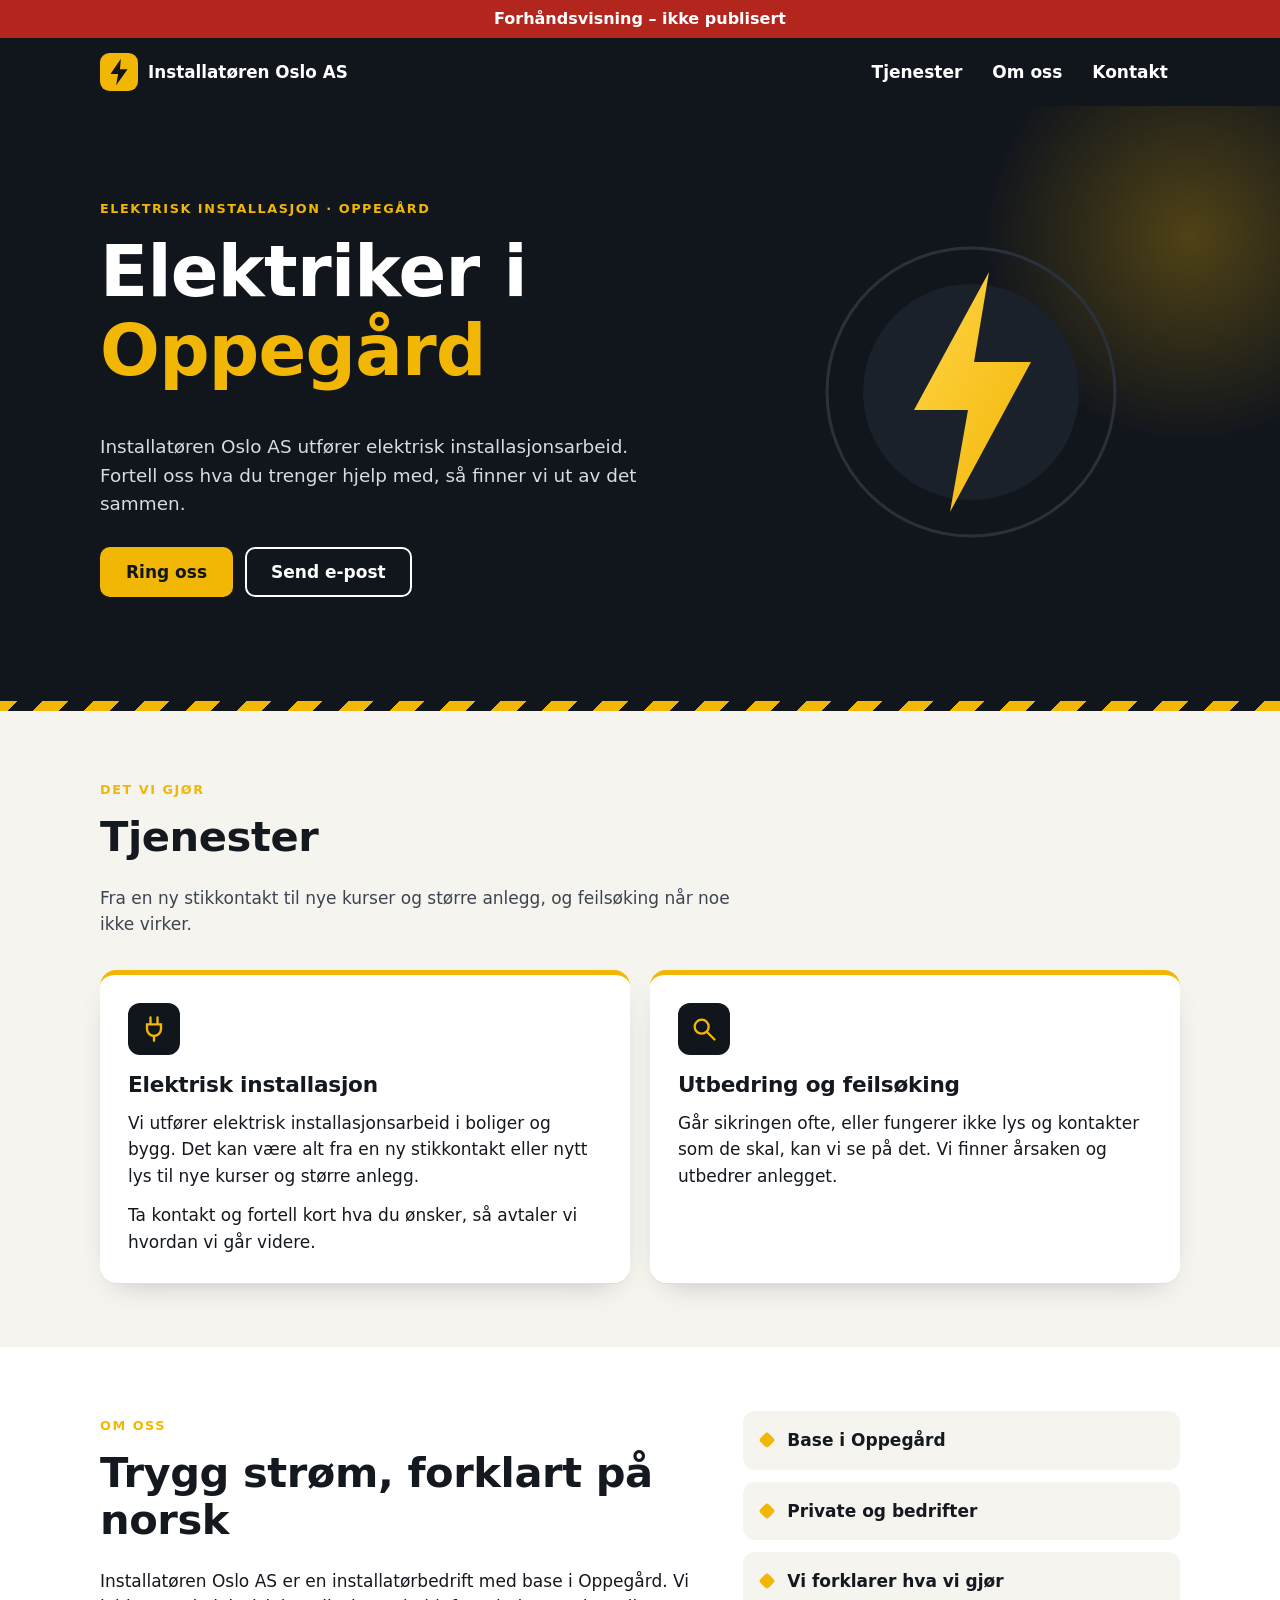
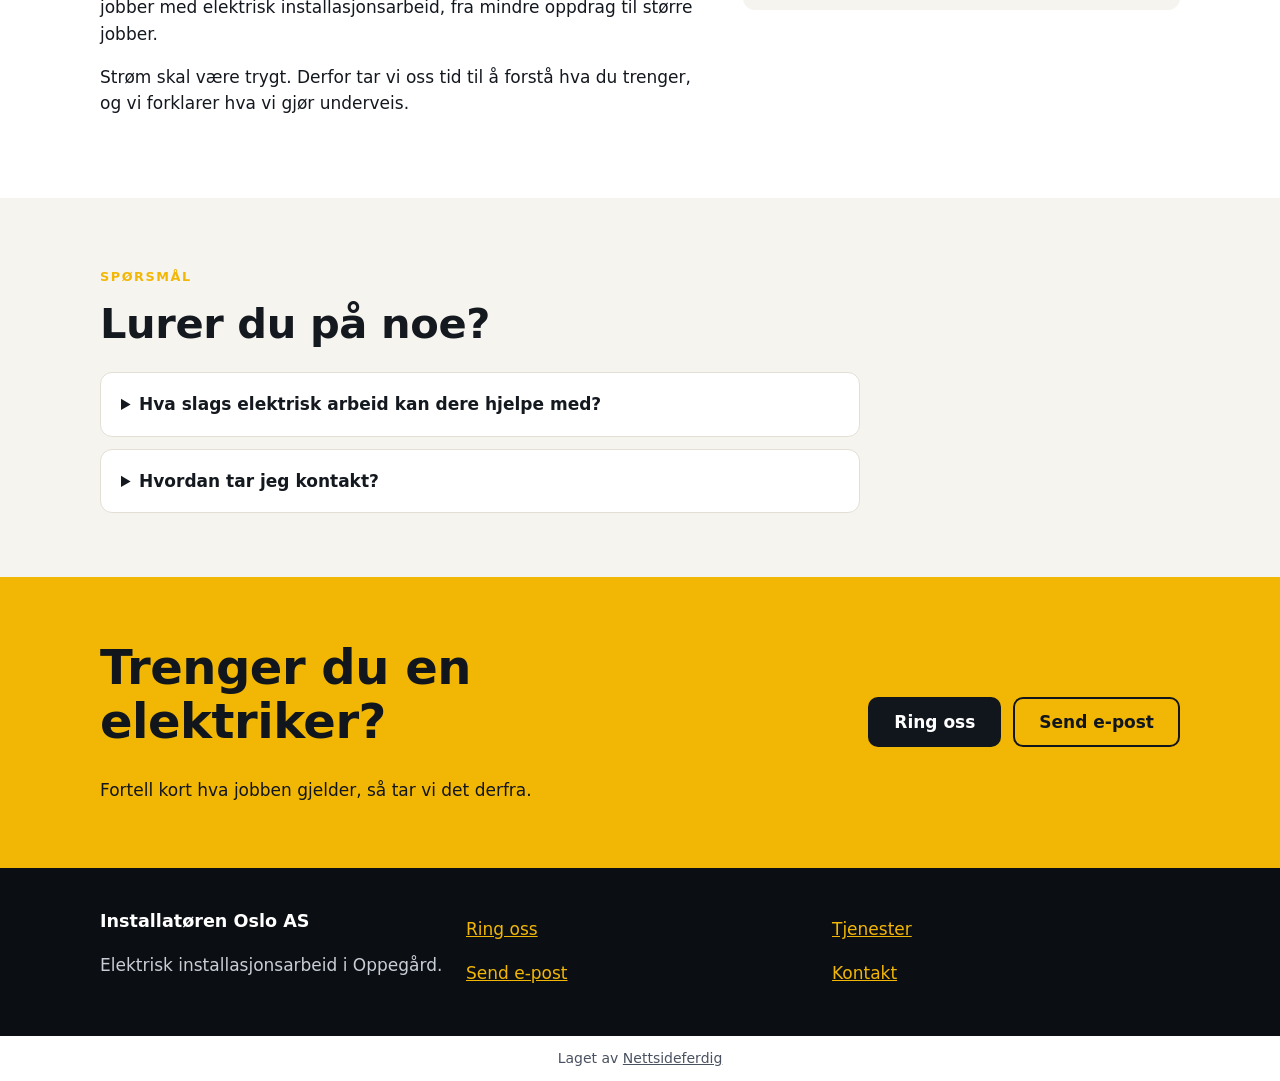
==== index.html @ 36733037 "Forhåndsvisning" ====
<!doctype html>
<html lang="nb">
<head>
<meta charset="utf-8">
<meta name="viewport" content="width=device-width, initial-scale=1">
<title>Elektriker i Oppegård | Installatøren Oslo AS</title>
<meta name="description" content="Installatøren Oslo AS utfører elektrisk installasjonsarbeid for private og bedrifter. Vi holder til i Oppegård. Ta kontakt for en prat om jobben.">
<link rel="canonical" href="https://andersmathisen7-design.github.io/side-installatoren-oslo-as-e57270ca/">
<meta property="og:type" content="website">
<meta property="og:locale" content="nb_NO">
<meta property="og:site_name" content="Installatøren Oslo AS">
<meta property="og:title" content="Elektriker i Oppegård | Installatøren Oslo AS">
<meta property="og:description" content="Installatøren Oslo AS utfører elektrisk installasjonsarbeid for private og bedrifter. Vi holder til i Oppegård. Ta kontakt for en prat om jobben.">
<meta property="og:url" content="https://andersmathisen7-design.github.io/side-installatoren-oslo-as-e57270ca/">
<meta http-equiv="Content-Security-Policy" content="default-src 'none'; style-src 'self'; img-src 'self'; manifest-src 'self'; worker-src 'self'; script-src 'self'">
<link rel="stylesheet" href="./style.css">
<meta name="theme-color" content="#f2b705">
<link rel="manifest" href="./manifest.webmanifest">
<link rel="icon" href="./icon.svg" type="image/svg+xml">
<script src="./pwa.js" defer></script>
<meta name="robots" content="noindex,nofollow">
<script type="application/ld+json">{"@context":"https://schema.org","@type":"Electrician","name":"Installatøren Oslo AS","description":"Installatøren Oslo AS utfører elektrisk installasjonsarbeid for private og bedrifter. Vi holder til i Oppegård. Ta kontakt for en prat om jobben.","email":"post@installatoren.as","areaServed":"Oppegård","url":"https://andersmathisen7-design.github.io/side-installatoren-oslo-as-e57270ca","telephone":"400 02 122"}</script>
</head>
<body>
<div class="forhandsstripe">Forhåndsvisning – ikke publisert</div>
<header class="topp"><div class="wrap"><a class="logo" href="./"><svg viewBox="0 0 40 40" aria-hidden="true"><rect width="40" height="40" rx="10" fill="#f2b705"/><path d="M22 6 11 22h8l-2 12 12-17h-8z" fill="#11151c"/></svg><span>Installatøren Oslo AS</span></a><nav aria-label="Hovedmeny"><ul><li><a class="skjul-mobil" href="./#tjenester">Tjenester</a></li><li><a class="skjul-mobil" href="./#om">Om oss</a></li><li><a href="./#kontakt">Kontakt</a></li></ul></nav></div></header>
<main>
<section class="hero"><div class="wrap"><div><span class="etikett">Elektrisk installasjon · Oppegård</span><h1>Elektriker i <span>Oppegård</span></h1><p>Installatøren Oslo AS utfører elektrisk installasjonsarbeid. Fortell oss hva du trenger hjelp med, så finner vi ut av det sammen.</p><div class="handlinger"><a class="knapp knapp-gul" href="tel:40002122">Ring oss</a><a class="knapp knapp-linje" href="mailto:post@installatoren.as">Send e-post</a></div></div><div class="lyn" aria-hidden="true"><svg viewBox="0 0 200 240"><defs><linearGradient id="g1" x1="0" y1="0" x2="1" y2="1"><stop offset="0" stop-color="#ffd447"/><stop offset="1" stop-color="#f2b705"/></linearGradient></defs><circle cx="100" cy="120" r="96" fill="none" stroke="#2a313d" stroke-width="2"/><circle cx="100" cy="120" r="72" fill="#1b212b"/><path d="M112 40 62 132h36l-12 68 54-100h-38z" fill="url(#g1)"/></svg></div></div></section><div class="stripe" aria-hidden="true"></div><section class="seksjon" id="tjenester"><div class="wrap"><span class="etikett">Det vi gjør</span><h2>Tjenester</h2><p class="ingress">Fra en ny stikkontakt til nye kurser og større anlegg, og feilsøking når noe ikke virker.</p><div class="tjenester"><article class="kort"><div class="ikon" aria-hidden="true"><svg viewBox="0 0 24 24"><path d="M9 2v6M15 2v6M6 8h12v4a6 6 0 0 1-12 0zM12 18v4" fill="none" stroke="#f2b705" stroke-width="2" stroke-linecap="round"/></svg></div><h3>Elektrisk installasjon</h3><p>Vi utfører elektrisk installasjonsarbeid i boliger og bygg. Det kan være alt fra en ny stikkontakt eller nytt lys til nye kurser og større anlegg.</p><p>Ta kontakt og fortell kort hva du ønsker, så avtaler vi hvordan vi går videre.</p></article><article class="kort"><div class="ikon" aria-hidden="true"><svg viewBox="0 0 24 24"><circle cx="10" cy="10" r="6" fill="none" stroke="#f2b705" stroke-width="2"/><path d="m15 15 6 6" stroke="#f2b705" stroke-width="2" stroke-linecap="round"/></svg></div><h3>Utbedring og feilsøking</h3><p>Går sikringen ofte, eller fungerer ikke lys og kontakter som de skal, kan vi se på det. Vi finner årsaken og utbedrer anlegget.</p></article></div></div></section><section class="seksjon om" id="om"><div class="wrap"><div><span class="etikett">Om oss</span><h2>Trygg strøm, forklart på norsk</h2><p>Installatøren Oslo AS er en installatørbedrift med base i Oppegård. Vi jobber med elektrisk installasjonsarbeid, fra mindre oppdrag til større jobber.</p><p>Strøm skal være trygt. Derfor tar vi oss tid til å forstå hva du trenger, og vi forklarer hva vi gjør underveis.</p></div><ul class="punkter"><li>Base i Oppegård</li><li>Private og bedrifter</li><li>Vi forklarer hva vi gjør</li></ul></div></section><section class="seksjon" id="sporsmal"><div class="wrap"><span class="etikett">Spørsmål</span><h2>Lurer du på noe?</h2><div class="faq"><details><summary>Hva slags elektrisk arbeid kan dere hjelpe med?</summary><p>Vi utfører elektrisk installasjonsarbeid, både nye installasjoner og utbedring av eksisterende anlegg. Fortell oss hva du trenger, så svarer vi deg.</p></details><details><summary>Hvordan tar jeg kontakt?</summary><p>Ring oss eller send en e-post med en kort beskrivelse av jobben.</p></details></div></div></section><section class="kontakt" id="kontakt"><div class="wrap"><div><h2>Trenger du en elektriker?</h2><p>Fortell kort hva jobben gjelder, så tar vi det derfra.</p></div><div class="handlinger"><a class="knapp knapp-mork" href="tel:40002122">Ring oss</a><a class="knapp knapp-mork-linje" href="mailto:post@installatoren.as">Send e-post</a></div></div></section>
</main>
<footer class="bunn" id="bunn"><div class="wrap"><div><strong>Installatøren Oslo AS</strong><p>Elektrisk installasjonsarbeid i Oppegård.</p></div><address><a href="tel:40002122">Ring oss</a><br><a href="mailto:post@installatoren.as">Send e-post</a></address><nav aria-label="Bunnmeny"><a href="./#tjenester">Tjenester</a><br><a href="./#kontakt">Kontakt</a></nav></div></footer>
<p class="nf-byra">Laget av <a href="https://nettsideferdig.no/">Nettsideferdig</a></p>
</body>
</html>
---- style.css ----
/* Fast fra Sidefabrikken: bestillingswidgeten. */
:root { --nf-farge: #f2b705; }
#nf-bestill [hidden] { display: none !important; }
#nf-bestill button { font: inherit; padding: 0.5rem 0.9rem; margin: 0.2rem; border: 1px solid var(--nf-farge); border-radius: 6px; background: #fff; color: var(--nf-farge); cursor: pointer; }
#nf-bestill button:disabled { opacity: 0.6; }
#nf-bestill .nf-knapp { background: var(--nf-farge); color: #fff; }
#nf-bestill .nf-tjeneste { display: block; width: 100%; text-align: left; }
#nf-bestill .nf-tjeneste small, #nf-bestill .nf-vare small { display: block; color: #555; }
#nf-bestill .nf-felt { display: block; margin: 0.5rem 0; }
#nf-bestill input, #nf-bestill select, #nf-bestill textarea { font: inherit; padding: 0.4rem; border: 1px solid #c5cad3; border-radius: 4px; display: block; width: 100%; max-width: 24rem; }
#nf-bestill input[type="checkbox"], #nf-bestill input[type="radio"] { display: inline-block; width: auto; margin: 0 0.4rem 0 0; vertical-align: middle; }
#nf-bestill .nf-rad { display: flex; flex-wrap: wrap; gap: 0.5rem; }
#nf-bestill .nf-vare { padding: 0.4rem 0; border-bottom: 1px solid #e3e6eb; }
#nf-bestill .nf-feil, #nf-bestill .nf-utsolgt { color: #b3261e; }
#nf-bestill .nf-test { background: #fff4e5; padding: 0.4rem 0.8rem; border-radius: 6px; }
#nf-bestill .nf-oppsummering { font-weight: 600; }
#nf-bestill .nf-faner { display: flex; flex-wrap: wrap; gap: 0.25rem; margin: 0.5rem 0 1rem; }
#nf-bestill .nf-fane.nf-valgt, #nf-bestill .nf-dag.nf-valgt { background: var(--nf-farge); color: #fff; }
#nf-bestill .nf-adresse { position: relative; max-width: 24rem; }
#nf-bestill .nf-forslag { position: absolute; top: 100%; left: 0; right: 0; z-index: 10; max-height: 15rem; overflow-y: auto; background: #fff; border: 1px solid #c5cad3; border-radius: 4px; box-shadow: 0 4px 12px rgba(0, 0, 0, 0.15); }
#nf-bestill .nf-forslag button { display: block; width: 100%; margin: 0; border: 0; border-radius: 0; padding: 0.5rem 0.75rem; text-align: left; color: inherit; }
#nf-bestill .nf-forslag button:hover, #nf-bestill .nf-forslag button:focus { background: #f4f7fb; }
#nf-bestill .nf-dager { display: flex; flex-wrap: wrap; gap: 0.25rem; margin: 0.5rem 0; }
#nf-bestill .nf-dag.nf-full { text-decoration: line-through; color: #777; border-color: #c5cad3; }
#nf-bestill .nf-tillegg { margin: 0.5rem 0; }
#nf-bestill .nf-sporsmal { margin: 0.8rem 0; }
#nf-bestill .nf-hjelp { display: block; font-size: 0.875rem; color: #666; margin: 0.15rem 0 0.25rem; }
#nf-bestill .nf-sum { font-weight: 700; font-size: 1.15rem; }
#nf-bestill .nf-ja-nei { display: flex; gap: 1.5rem; margin-top: 0.25rem; }
.prisliste table { border-collapse: collapse; width: 100%; max-width: 36rem; }
.prisliste th, .prisliste td { text-align: left; padding: 0.4rem 0.6rem 0.4rem 0; border-bottom: 1px solid #e3e6eb; vertical-align: top; }
.prisliste td:last-child, .prisliste th:last-child { text-align: right; white-space: nowrap; padding-right: 0; }
.prisliste small { color: #555; }
.prisliste .prisinfo { font-size: 0.875rem; color: #555; }

main > section.melding, main > section.bestill { box-sizing: border-box; max-width: 42rem; margin: 0 auto; padding: 2.5rem 1.25rem 3.5rem; }
.nf-skjema .nf-felt { display: block; margin: 0.75rem 0; }
.nf-skjema label, .nf-skjema legend { display: block; font-weight: 600; }
.nf-skjema fieldset { border: 0; padding: 0; margin: 0.75rem 0; min-width: 0; }
.nf-skjema fieldset label { font-weight: 400; }
.nf-skjema input, .nf-skjema textarea { font: inherit; padding: 0.5rem; border: 1px solid #c5cad3; border-radius: 4px; display: block; width: 100%; max-width: 32rem; }
.nf-skjema input[type="radio"] { display: inline-block; width: auto; margin: 0 0.4rem 0 0; vertical-align: middle; }
.nf-skjema input:focus, .nf-skjema textarea:focus { outline: 2px solid var(--nf-farge); outline-offset: 1px; }
.nf-skjema button { font: inherit; font-weight: 600; border: 0; cursor: pointer; padding: 0.85rem 1.5rem; border-radius: 6px; background: var(--nf-farge); color: #fff; min-height: 44px; }
.nf-skjema .nf-info { font-size: 0.875rem; color: #555; }

/* Designet */
*{box-sizing:border-box}html{-webkit-text-size-adjust:100%}body{margin:0;font-family:system-ui,"Segoe UI",Helvetica,Arial,sans-serif;font-size:17px;line-height:1.55;color:#14181f;background:#f6f4ef}a{color:#14181f}a:focus-visible{outline:3px solid #f2b705;outline-offset:3px}h1,h2,h3{line-height:1.12;margin:0 0 .6em;letter-spacing:-.01em}.wrap{max-width:1120px;margin:0 auto;padding:0 20px}.topp{background:#11151c;color:#fff;position:relative;z-index:2}.topp .wrap{display:flex;align-items:center;justify-content:space-between;gap:16px;min-height:68px}.logo{display:flex;align-items:center;gap:10px;color:#fff;text-decoration:none;font-weight:800;font-size:1.05rem}.logo svg{width:38px;height:38px;flex:none}.topp nav ul{list-style:none;margin:0;padding:0;display:flex;gap:6px}.topp nav a{color:#fff;text-decoration:none;display:inline-flex;align-items:center;min-height:44px;padding:0 12px;border-radius:8px;font-weight:600}.topp nav a:hover{background:#252b36}.topp nav .skjul-mobil{display:none}.knapp{display:inline-flex;align-items:center;justify-content:center;gap:8px;min-height:50px;padding:0 24px;border-radius:10px;font-weight:700;text-decoration:none;border:2px solid transparent}.knapp-gul{background:#f2b705;color:#11151c}.knapp-gul:hover{background:#ffc928}.knapp-linje{border-color:#fff;color:#fff}.knapp-linje:hover{background:#fff;color:#11151c}.hero{background:#11151c;color:#fff;position:relative;overflow:hidden;padding:56px 0 72px}.hero:before{content:"";position:absolute;right:-120px;top:-80px;width:420px;height:420px;border-radius:50%;background:radial-gradient(circle,rgba(242,183,5,.28),rgba(242,183,5,0) 70%)}.hero .wrap{position:relative;display:grid;gap:36px}.etikett{display:inline-block;font-size:.8rem;font-weight:700;letter-spacing:.12em;text-transform:uppercase;color:#f2b705;margin-bottom:14px}.hero h1{font-size:clamp(2.4rem,9vw,4.4rem);font-weight:900;max-width:12ch}.hero h1 span{color:#f2b705}.hero p{font-size:1.15rem;color:#d7dbe2;max-width:48ch;margin:0 0 28px}.handlinger{display:flex;flex-wrap:wrap;gap:12px}.lyn{display:none}.lyn svg{width:100%;height:auto}.stripe{height:10px;background:repeating-linear-gradient(-45deg,#f2b705 0 18px,#11151c 18px 36px)}.seksjon{padding:64px 0}.seksjon h2{font-size:clamp(1.8rem,5vw,2.6rem)}.ingress{max-width:60ch;color:#3d4450}.tjenester{display:grid;gap:20px;margin-top:32px}.kort{background:#fff;border-radius:16px;padding:28px;box-shadow:0 1px 0 #e3dfd5,0 12px 30px -18px rgba(17,21,28,.35);border-top:5px solid #f2b705}.kort .ikon{width:52px;height:52px;border-radius:12px;background:#11151c;display:grid;place-items:center;margin-bottom:18px}.kort .ikon svg{width:28px;height:28px}.kort h3{font-size:1.35rem}.kort p{margin:0 0 .8em;max-width:60ch}.kort p:last-child{margin-bottom:0}.om{background:#fff}.om .wrap{display:grid;gap:32px}.om p{max-width:62ch}.punkter{list-style:none;margin:0;padding:0;display:grid;gap:12px}.punkter li{display:flex;align-items:center;gap:14px;background:#f6f4ef;border-radius:12px;padding:16px 18px;font-weight:700}.punkter li:before{content:"";flex:none;width:12px;height:12px;border-radius:3px;background:#f2b705;transform:rotate(45deg)}.faq{display:grid;gap:12px;max-width:760px;margin-top:24px}.faq details{background:#fff;border-radius:12px;border:1px solid #e3dfd5}.faq summary{cursor:pointer;padding:18px 20px;font-weight:700;min-height:44px}.faq summary:focus-visible{outline:3px solid #f2b705}.faq details p{margin:0;padding:0 20px 18px;color:#3d4450}.kontakt{background:#f2b705;color:#11151c;padding:64px 0}.kontakt .wrap{display:grid;gap:24px}.kontakt h2{font-size:clamp(1.9rem,6vw,3rem);max-width:16ch}.kontakt p{max-width:52ch;margin:0}.knapp-mork{background:#11151c;color:#fff}.knapp-mork:hover{background:#2a313d}.knapp-mork-linje{border-color:#11151c;color:#11151c}.knapp-mork-linje:hover{background:#11151c;color:#fff}.bunn{background:#0b0e13;color:#c9ced6;padding:40px 0}.bunn .wrap{display:grid;gap:18px}.bunn strong{color:#fff;font-size:1.1rem}.bunn a{color:#f2b705;display:inline-flex;align-items:center;min-height:44px}.bunn address{font-style:normal}section.melding{padding:56px 20px;max-width:720px;margin:0 auto}.nf-skjema{background:#fff;border-radius:16px;padding:28px;border-top:5px solid #f2b705;display:grid;gap:16px}.nf-skjema label{font-weight:700;display:block;margin-bottom:6px}.nf-skjema input,.nf-skjema textarea{width:100%;font:inherit;padding:12px 14px;border:2px solid #d5d0c4;border-radius:10px;background:#fff;color:#14181f}.nf-skjema input:focus,.nf-skjema textarea:focus{outline:none;border-color:#f2b705}.nf-skjema button.knapp{background:#11151c;color:#fff;font:inherit;font-weight:700;cursor:pointer;border:0}@media (min-width:760px){.topp nav .skjul-mobil{display:inline-flex}.hero{padding:88px 0 104px}.hero .wrap{grid-template-columns:1.5fr 1fr;align-items:center}.lyn{display:block;max-width:300px;justify-self:center}.tjenester{grid-template-columns:1fr 1fr}.om .wrap{grid-template-columns:1.4fr 1fr;align-items:start}.kontakt .wrap{grid-template-columns:1.3fr 1fr;align-items:center}.kontakt .handlinger{justify-content:flex-end}.bunn .wrap{grid-template-columns:repeat(3,1fr)}}

/* Fast fra Sidefabrikken */
.forhandsstripe { display: block !important; position: relative !important; z-index: 2147483647 !important; background: #b3261e !important; color: #fff !important; text-align: center !important; padding: 0.5rem 1rem !important; font: 600 1rem/1.4 system-ui, sans-serif !important; visibility: visible !important; opacity: 1 !important; max-height: none !important; height: auto !important; min-height: 0 !important; overflow: visible !important; margin: 0 !important; top: auto !important; left: auto !important; right: auto !important; bottom: auto !important; width: auto !important; transform: none !important; clip-path: none !important; filter: none !important; text-indent: 0 !important; font-size: 1rem !important; }
.nf-byra { display: block !important; position: static !important; inset: auto !important; z-index: auto !important; background: #fff !important; color: #4a5160 !important; text-align: center !important; padding: 0.75rem 1rem !important; margin: 0 !important; width: auto !important; max-width: none !important; height: auto !important; min-height: 0 !important; max-height: none !important; overflow: visible !important; visibility: visible !important; opacity: 1 !important; transform: none !important; clip-path: none !important; filter: none !important; font: 400 0.875rem/1.5 system-ui, sans-serif !important; letter-spacing: normal !important; text-indent: 0 !important; text-transform: none !important; }
.nf-byra a { display: inline !important; position: static !important; color: inherit !important; text-decoration: underline !important; font: inherit !important; visibility: visible !important; opacity: 1 !important; pointer-events: auto !important; }
.nf-felle { display: none !important; position: absolute !important; left: -10000px !important; width: 1px !important; height: 1px !important; overflow: hidden !important; }
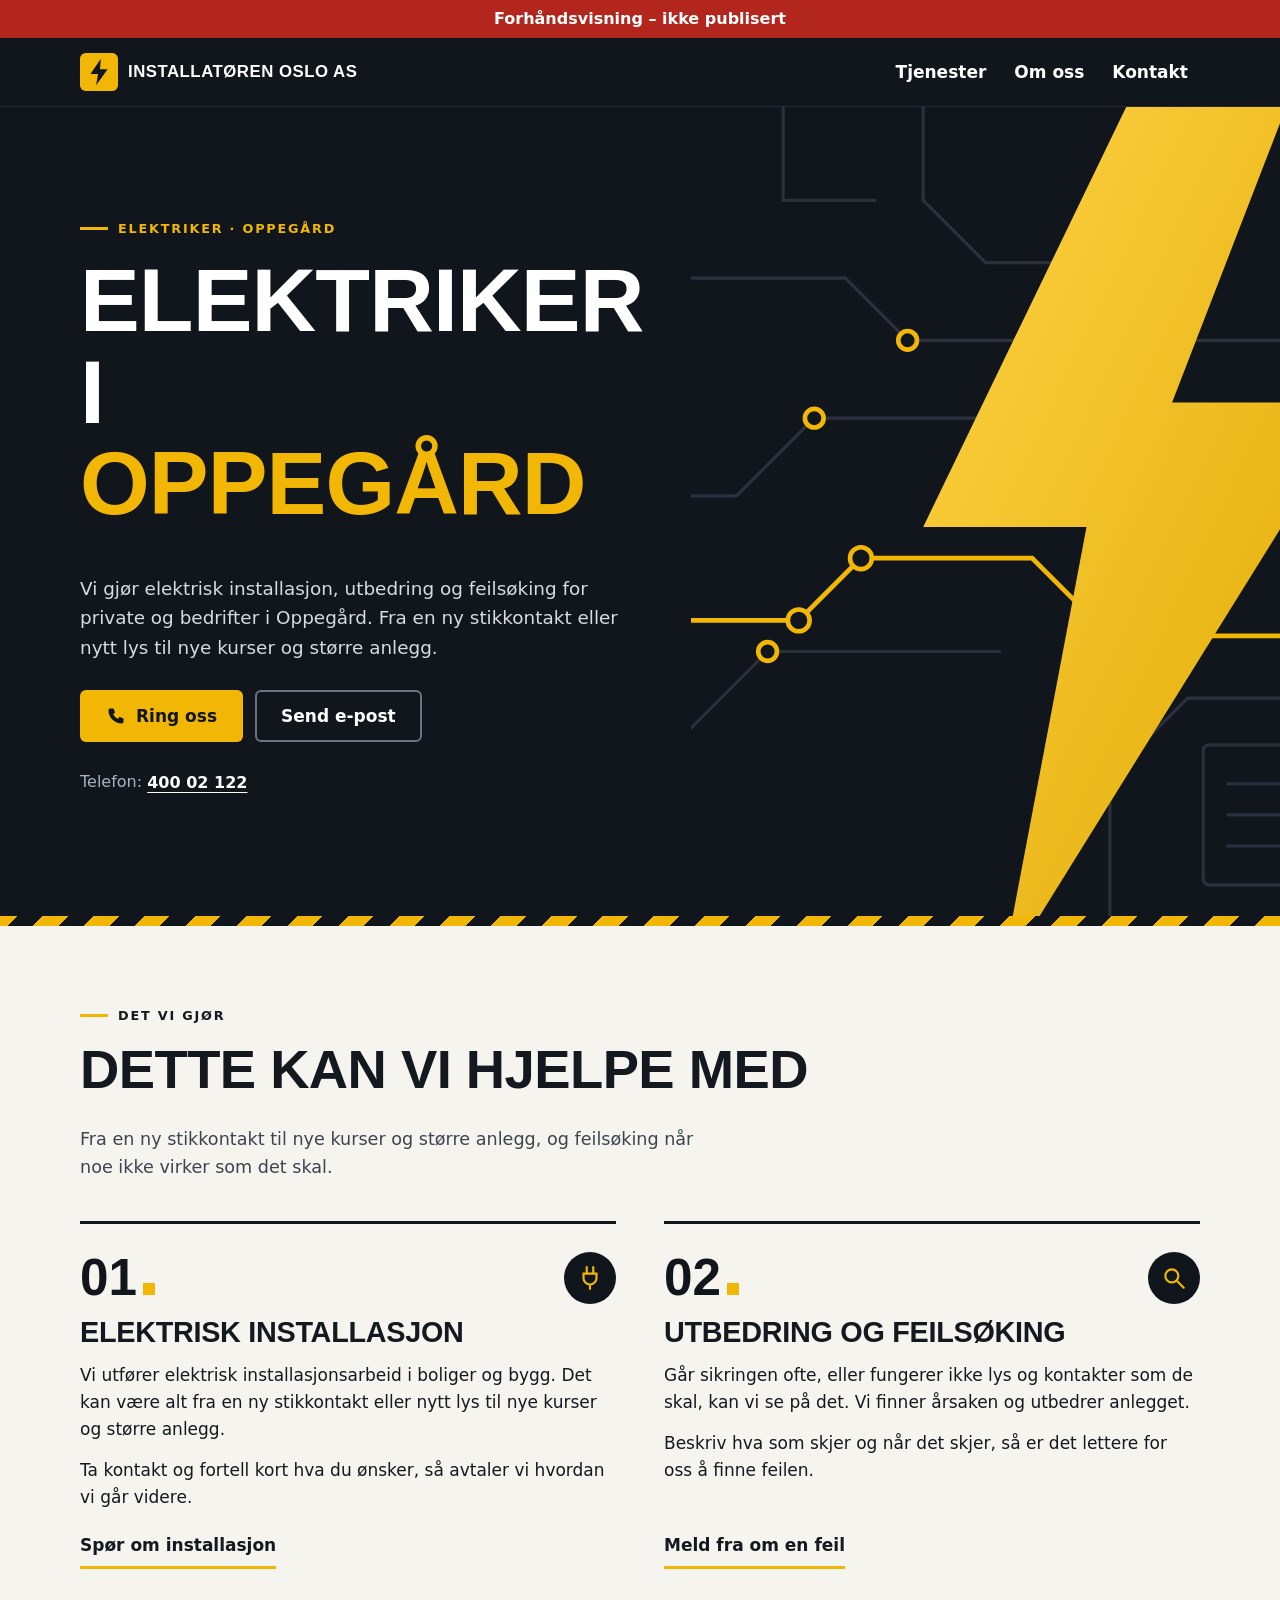
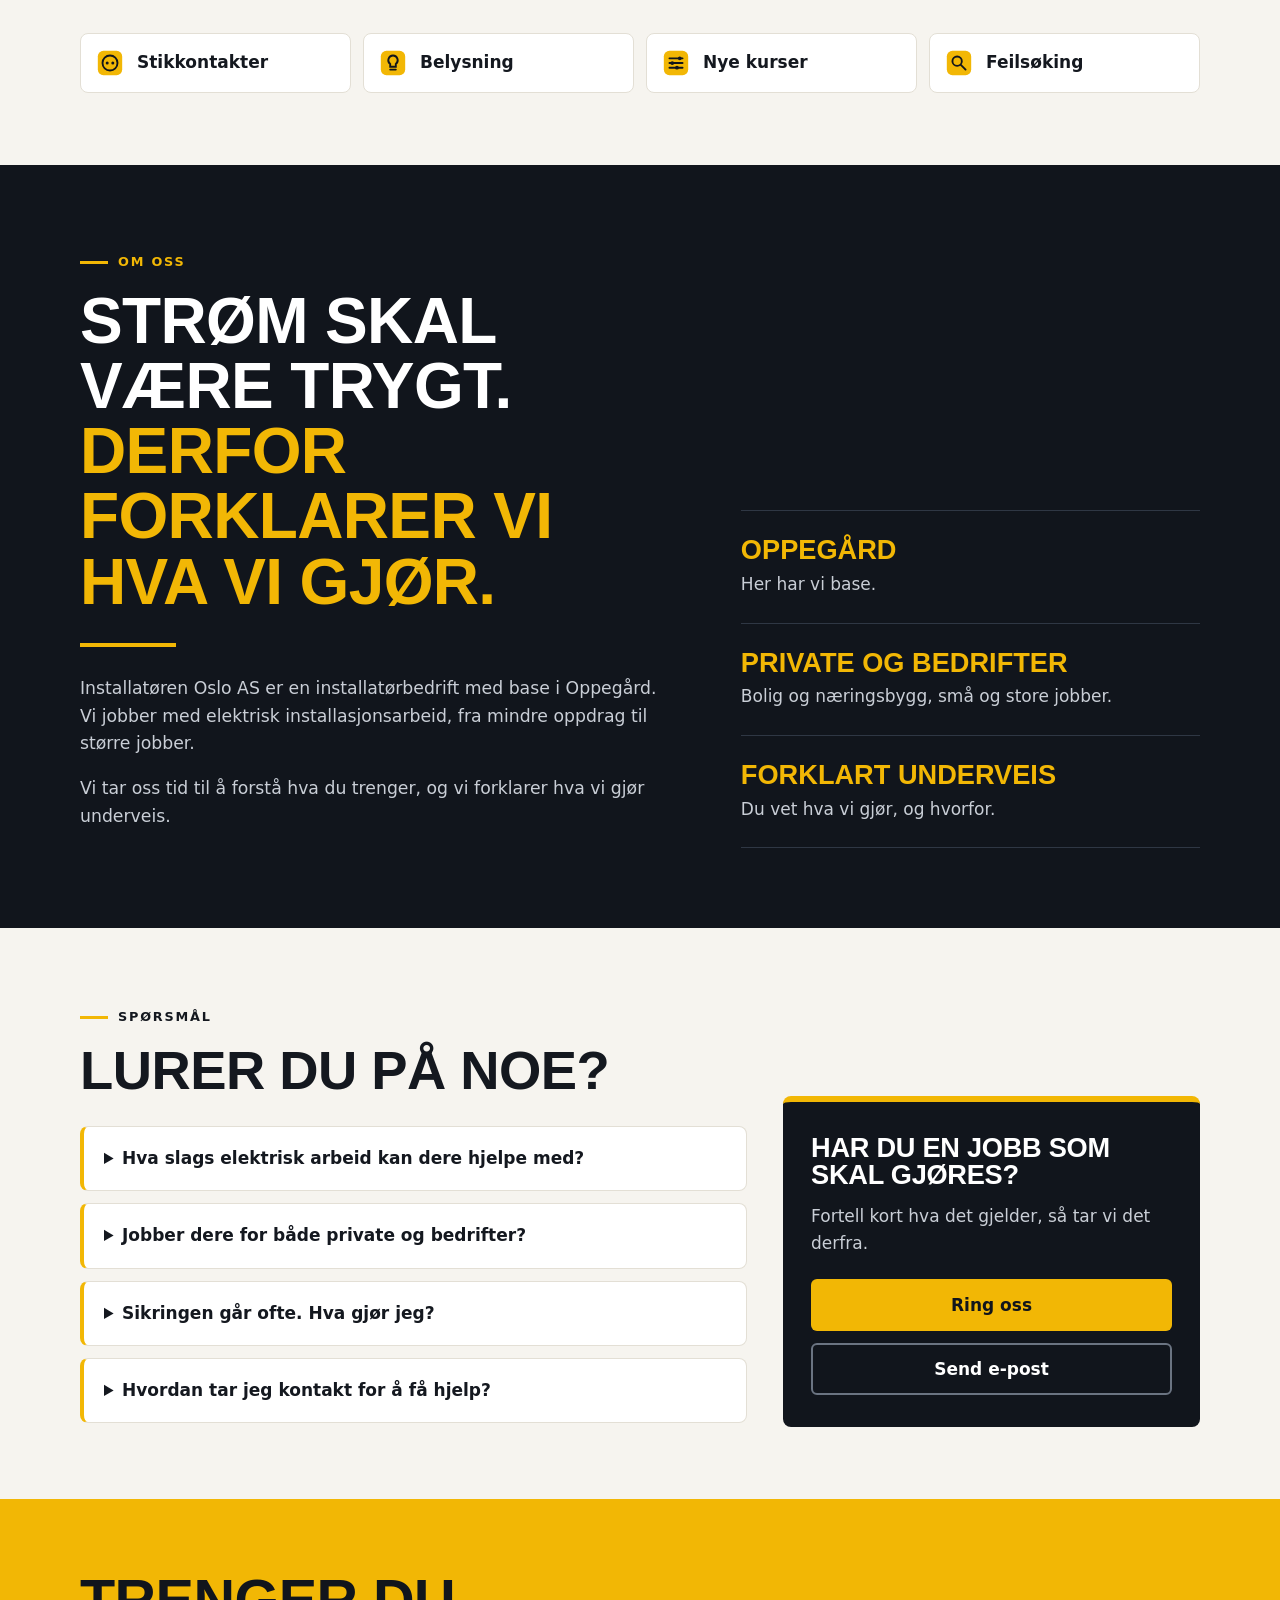
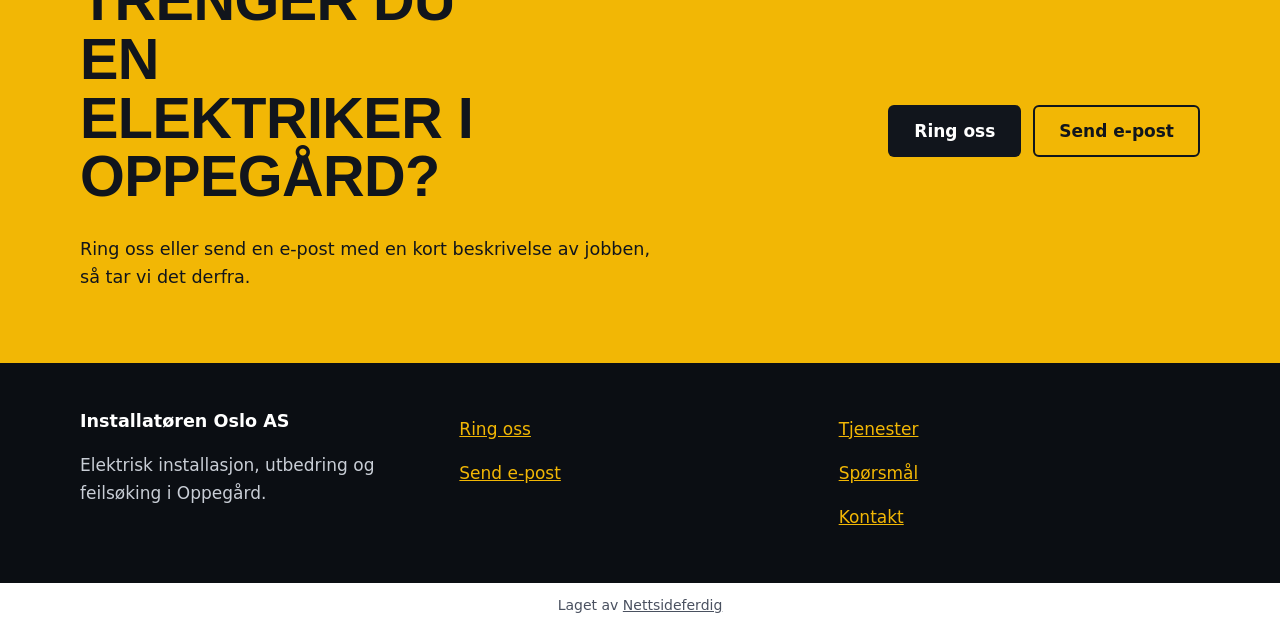
==== commit 24da7734: "Forhåndsvisning" ====
--- a/index.html
+++ b/index.html
@@ -23,11 +23,11 @@
 </head>
 <body>
 <div class="forhandsstripe">Forhåndsvisning – ikke publisert</div>
-<header class="topp"><div class="wrap"><a class="logo" href="./"><svg viewBox="0 0 40 40" aria-hidden="true"><rect width="40" height="40" rx="10" fill="#f2b705"/><path d="M22 6 11 22h8l-2 12 12-17h-8z" fill="#11151c"/></svg><span>Installatøren Oslo AS</span></a><nav aria-label="Hovedmeny"><ul><li><a class="skjul-mobil" href="./#tjenester">Tjenester</a></li><li><a class="skjul-mobil" href="./#om">Om oss</a></li><li><a href="./#kontakt">Kontakt</a></li></ul></nav></div></header>
+<header class="topp"><div class="wrap"><a class="logo" href="./"><svg viewBox="0 0 40 40" aria-hidden="true"><rect width="40" height="40" rx="6" fill="#f2b705"/><path d="M22 6 11 22h8l-2 12 12-17h-8z" fill="#11151c"/></svg><span>Installatøren Oslo AS</span></a><nav aria-label="Hovedmeny"><ul><li><a class="skjul-mobil" href="./#tjenester">Tjenester</a></li><li><a class="skjul-mobil" href="./#om">Om oss</a></li><li><a href="./#kontakt">Kontakt</a></li></ul></nav></div></header>
 <main>
-<section class="hero"><div class="wrap"><div><span class="etikett">Elektrisk installasjon · Oppegård</span><h1>Elektriker i <span>Oppegård</span></h1><p>Installatøren Oslo AS utfører elektrisk installasjonsarbeid. Fortell oss hva du trenger hjelp med, så finner vi ut av det sammen.</p><div class="handlinger"><a class="knapp knapp-gul" href="tel:40002122">Ring oss</a><a class="knapp knapp-linje" href="mailto:post@installatoren.as">Send e-post</a></div></div><div class="lyn" aria-hidden="true"><svg viewBox="0 0 200 240"><defs><linearGradient id="g1" x1="0" y1="0" x2="1" y2="1"><stop offset="0" stop-color="#ffd447"/><stop offset="1" stop-color="#f2b705"/></linearGradient></defs><circle cx="100" cy="120" r="96" fill="none" stroke="#2a313d" stroke-width="2"/><circle cx="100" cy="120" r="72" fill="#1b212b"/><path d="M112 40 62 132h36l-12 68 54-100h-38z" fill="url(#g1)"/></svg></div></div></section><div class="stripe" aria-hidden="true"></div><section class="seksjon" id="tjenester"><div class="wrap"><span class="etikett">Det vi gjør</span><h2>Tjenester</h2><p class="ingress">Fra en ny stikkontakt til nye kurser og større anlegg, og feilsøking når noe ikke virker.</p><div class="tjenester"><article class="kort"><div class="ikon" aria-hidden="true"><svg viewBox="0 0 24 24"><path d="M9 2v6M15 2v6M6 8h12v4a6 6 0 0 1-12 0zM12 18v4" fill="none" stroke="#f2b705" stroke-width="2" stroke-linecap="round"/></svg></div><h3>Elektrisk installasjon</h3><p>Vi utfører elektrisk installasjonsarbeid i boliger og bygg. Det kan være alt fra en ny stikkontakt eller nytt lys til nye kurser og større anlegg.</p><p>Ta kontakt og fortell kort hva du ønsker, så avtaler vi hvordan vi går videre.</p></article><article class="kort"><div class="ikon" aria-hidden="true"><svg viewBox="0 0 24 24"><circle cx="10" cy="10" r="6" fill="none" stroke="#f2b705" stroke-width="2"/><path d="m15 15 6 6" stroke="#f2b705" stroke-width="2" stroke-linecap="round"/></svg></div><h3>Utbedring og feilsøking</h3><p>Går sikringen ofte, eller fungerer ikke lys og kontakter som de skal, kan vi se på det. Vi finner årsaken og utbedrer anlegget.</p></article></div></div></section><section class="seksjon om" id="om"><div class="wrap"><div><span class="etikett">Om oss</span><h2>Trygg strøm, forklart på norsk</h2><p>Installatøren Oslo AS er en installatørbedrift med base i Oppegård. Vi jobber med elektrisk installasjonsarbeid, fra mindre oppdrag til større jobber.</p><p>Strøm skal være trygt. Derfor tar vi oss tid til å forstå hva du trenger, og vi forklarer hva vi gjør underveis.</p></div><ul class="punkter"><li>Base i Oppegård</li><li>Private og bedrifter</li><li>Vi forklarer hva vi gjør</li></ul></div></section><section class="seksjon" id="sporsmal"><div class="wrap"><span class="etikett">Spørsmål</span><h2>Lurer du på noe?</h2><div class="faq"><details><summary>Hva slags elektrisk arbeid kan dere hjelpe med?</summary><p>Vi utfører elektrisk installasjonsarbeid, både nye installasjoner og utbedring av eksisterende anlegg. Fortell oss hva du trenger, så svarer vi deg.</p></details><details><summary>Hvordan tar jeg kontakt?</summary><p>Ring oss eller send en e-post med en kort beskrivelse av jobben.</p></details></div></div></section><section class="kontakt" id="kontakt"><div class="wrap"><div><h2>Trenger du en elektriker?</h2><p>Fortell kort hva jobben gjelder, så tar vi det derfra.</p></div><div class="handlinger"><a class="knapp knapp-mork" href="tel:40002122">Ring oss</a><a class="knapp knapp-mork-linje" href="mailto:post@installatoren.as">Send e-post</a></div></div></section>
+<section class="hero"><div class="wrap"><div class="tekst"><span class="etikett">Elektriker · Oppegård</span><h1>Elektriker i <span>Oppegård</span></h1><p>Vi gjør elektrisk installasjon, utbedring og feilsøking for private og bedrifter i Oppegård. Fra en ny stikkontakt eller nytt lys til nye kurser og større anlegg.</p><div class="handlinger"><a class="knapp knapp-gul" href="tel:40002122"><svg viewBox="0 0 24 24" aria-hidden="true"><path d="M5 3h4l2 5-2.5 1.5a11 11 0 0 0 6 6L16 13l5 2v4a2 2 0 0 1-2 2A16 16 0 0 1 3 5a2 2 0 0 1 2-2z" fill="#11151c"/></svg>Ring oss</a><a class="knapp knapp-linje" href="mailto:post@installatoren.as">Send e-post</a></div><p class="tlf">Telefon: <a href="tel:40002122">400 02 122</a></p></div></div><div class="krets" aria-hidden="true"><svg viewBox="0 0 480 520" preserveAspectRatio="xMidYMid slice"><defs><linearGradient id="lyn" x1="0" y1="0" x2="1" y2="1"><stop offset="0" stop-color="#ffd447"/><stop offset="1" stop-color="#e0a800"/></linearGradient></defs><g fill="none" stroke="#2a313d" stroke-width="2"><path d="M0 110h150l40 40h290"/><path d="M0 250h80l50-50h110l40 40h200"/><path d="M40 520V410l60-60h150"/><path d="M200 0v60l40 40h120l40-40V0"/><path d="M320 520v-90l50-50h110"/></g><g class="detalj" fill="none" stroke="#2a313d" stroke-width="2"><path d="M110 0v60h60"/><path d="M0 460h40"/><path d="M440 60v40"/><rect x="380" y="410" width="70" height="90" rx="4"/><path d="M395 435h40M395 455h40M395 475h40"/></g><path d="M0 330h120l40-40h110l50 50h160" fill="none" stroke="#f2b705" stroke-width="3"/><path d="M345-30 200 270h105L250 560 480 190H360l85-220z" fill="url(#lyn)"/><g fill="#11151c" stroke="#f2b705" stroke-width="3"><circle cx="120" cy="330" r="7"/><circle cx="160" cy="290" r="7"/><circle cx="190" cy="150" r="6"/><circle cx="130" cy="200" r="6"/><circle cx="100" cy="350" r="6"/></g></svg></div></section><div class="stripe" aria-hidden="true"></div><section class="seksjon" id="tjenester"><div class="wrap"><span class="etikett etikett-mork">Det vi gjør</span><h2>Dette kan vi hjelpe med</h2><p class="ingress">Fra en ny stikkontakt til nye kurser og større anlegg, og feilsøking når noe ikke virker som det skal.</p><ol class="tjenester"><li class="tjeneste"><div class="topplinje"><span class="nr" aria-hidden="true">01</span><span class="ikon" aria-hidden="true"><svg viewBox="0 0 24 24"><path d="M9 2v6M15 2v6M6 8h12v4a6 6 0 0 1-12 0zM12 18v4" fill="none" stroke="#f2b705" stroke-width="2" stroke-linecap="round"/></svg></span></div><h3>Elektrisk installasjon</h3><p>Vi utfører elektrisk installasjonsarbeid i boliger og bygg. Det kan være alt fra en ny stikkontakt eller nytt lys til nye kurser og større anlegg.</p><p>Ta kontakt og fortell kort hva du ønsker, så avtaler vi hvordan vi går videre.</p><a class="lenke" href="#kontakt">Spør om installasjon</a></li><li class="tjeneste"><div class="topplinje"><span class="nr" aria-hidden="true">02</span><span class="ikon" aria-hidden="true"><svg viewBox="0 0 24 24"><circle cx="10" cy="10" r="6" fill="none" stroke="#f2b705" stroke-width="2"/><path d="m15 15 6 6" stroke="#f2b705" stroke-width="2" stroke-linecap="round"/></svg></span></div><h3>Utbedring og feilsøking</h3><p>Går sikringen ofte, eller fungerer ikke lys og kontakter som de skal, kan vi se på det. Vi finner årsaken og utbedrer anlegget.</p><p>Beskriv hva som skjer og når det skjer, så er det lettere for oss å finne feilen.</p><a class="lenke" href="#kontakt">Meld fra om en feil</a></li></ol><ul class="jobber" aria-label="Vanlige oppdrag"><li><svg viewBox="0 0 32 32" aria-hidden="true"><rect x="3" y="3" width="26" height="26" rx="6" fill="#f2b705"/><circle cx="16" cy="16" r="8" fill="none" stroke="#11151c" stroke-width="2"/><circle cx="13" cy="16" r="1.6" fill="#11151c"/><circle cx="19" cy="16" r="1.6" fill="#11151c"/></svg>Stikkontakter</li><li><svg viewBox="0 0 32 32" aria-hidden="true"><rect x="3" y="3" width="26" height="26" rx="6" fill="#f2b705"/><path d="M16 8a5 5 0 0 0-3 9v3h6v-3a5 5 0 0 0-3-9zM13 23h6" fill="none" stroke="#11151c" stroke-width="2" stroke-linecap="round"/></svg>Belysning</li><li><svg viewBox="0 0 32 32" aria-hidden="true"><rect x="3" y="3" width="26" height="26" rx="6" fill="#f2b705"/><path d="M9 11h14M9 16h14M9 21h14" stroke="#11151c" stroke-width="2" stroke-linecap="round"/><circle cx="20" cy="11" r="2" fill="#11151c"/><circle cx="12" cy="16" r="2" fill="#11151c"/><circle cx="17" cy="21" r="2" fill="#11151c"/></svg>Nye kurser</li><li><svg viewBox="0 0 32 32" aria-hidden="true"><rect x="3" y="3" width="26" height="26" rx="6" fill="#f2b705"/><circle cx="14" cy="14" r="5" fill="none" stroke="#11151c" stroke-width="2"/><path d="m18 18 5 5" stroke="#11151c" stroke-width="2" stroke-linecap="round"/></svg>Feilsøking</li></ul></div></section><section class="om" id="om"><div class="wrap"><div><span class="etikett">Om oss</span><h2 class="stor">Strøm skal være trygt. <span>Derfor forklarer vi hva vi gjør.</span></h2><hr class="skille"><div class="tekst"><p>Installatøren Oslo AS er en installatørbedrift med base i Oppegård. Vi jobber med elektrisk installasjonsarbeid, fra mindre oppdrag til større jobber.</p><p>Vi tar oss tid til å forstå hva du trenger, og vi forklarer hva vi gjør underveis.</p></div></div><ul class="fakta"><li><strong>Oppegård</strong><span>Her har vi base.</span></li><li><strong>Private og bedrifter</strong><span>Bolig og næringsbygg, små og store jobber.</span></li><li><strong>Forklart underveis</strong><span>Du vet hva vi gjør, og hvorfor.</span></li></ul></div></section><section class="seksjon sporsmal" id="sporsmal"><div class="wrap"><div><span class="etikett etikett-mork">Spørsmål</span><h2>Lurer du på noe?</h2><div class="faq"><details><summary>Hva slags elektrisk arbeid kan dere hjelpe med?</summary><p>Vi gjør elektrisk installasjon i boliger og næringsbygg, fra stikkontakter og lys til nye kurser og større anlegg. Vi utbedrer også eksisterende anlegg og finner feil.</p></details><details><summary>Jobber dere for både private og bedrifter?</summary><p>Ja. Vi tar oppdrag for privatpersoner og for bedrifter, i bolig og næringsbygg.</p></details><details><summary>Sikringen går ofte. Hva gjør jeg?</summary><p>Det kan ha flere årsaker, for eksempel for mye på samme kurs eller en feil i anlegget. Ta kontakt og fortell når det skjer, så ser vi på det.</p></details><details><summary>Hvordan tar jeg kontakt for å få hjelp?</summary><p>Ring oss eller send en e-post med en kort beskrivelse av jobben. Kontaktinformasjonen står både øverst og nederst på siden.</p></details></div></div><aside class="kontaktboks" aria-label="Kontakt oss"><h3>Har du en jobb som skal gjøres?</h3><p>Fortell kort hva det gjelder, så tar vi det derfra.</p><div class="handlinger"><a class="knapp knapp-gul" href="tel:40002122">Ring oss</a><a class="knapp knapp-linje" href="mailto:post@installatoren.as">Send e-post</a></div></aside></div></section><section class="kontakt" id="kontakt"><div class="wrap"><div><h2>Trenger du en elektriker i Oppegård?</h2><p>Ring oss eller send en e-post med en kort beskrivelse av jobben, så tar vi det derfra.</p></div><div class="handlinger"><a class="knapp knapp-mork" href="tel:40002122">Ring oss</a><a class="knapp knapp-mork-linje" href="mailto:post@installatoren.as">Send e-post</a></div></div></section>
 </main>
-<footer class="bunn" id="bunn"><div class="wrap"><div><strong>Installatøren Oslo AS</strong><p>Elektrisk installasjonsarbeid i Oppegård.</p></div><address><a href="tel:40002122">Ring oss</a><br><a href="mailto:post@installatoren.as">Send e-post</a></address><nav aria-label="Bunnmeny"><a href="./#tjenester">Tjenester</a><br><a href="./#kontakt">Kontakt</a></nav></div></footer>
+<footer class="bunn"><div class="wrap"><div><strong>Installatøren Oslo AS</strong><p>Elektrisk installasjon, utbedring og feilsøking i Oppegård.</p></div><address><a href="tel:40002122">Ring oss</a><br><a href="mailto:post@installatoren.as">Send e-post</a></address><nav aria-label="Bunnmeny"><a href="./#tjenester">Tjenester</a><br><a href="./#sporsmal">Spørsmål</a><br><a href="./#kontakt">Kontakt</a></nav></div></footer>
 <p class="nf-byra">Laget av <a href="https://nettsideferdig.no/">Nettsideferdig</a></p>
 </body>
 </html>
--- a/style.css
+++ b/style.css
@@ -45,7 +45,7 @@
 .nf-skjema .nf-info { font-size: 0.875rem; color: #555; }
 
 /* Designet */
-*{box-sizing:border-box}html{-webkit-text-size-adjust:100%}body{margin:0;font-family:system-ui,"Segoe UI",Helvetica,Arial,sans-serif;font-size:17px;line-height:1.55;color:#14181f;background:#f6f4ef}a{color:#14181f}a:focus-visible{outline:3px solid #f2b705;outline-offset:3px}h1,h2,h3{line-height:1.12;margin:0 0 .6em;letter-spacing:-.01em}.wrap{max-width:1120px;margin:0 auto;padding:0 20px}.topp{background:#11151c;color:#fff;position:relative;z-index:2}.topp .wrap{display:flex;align-items:center;justify-content:space-between;gap:16px;min-height:68px}.logo{display:flex;align-items:center;gap:10px;color:#fff;text-decoration:none;font-weight:800;font-size:1.05rem}.logo svg{width:38px;height:38px;flex:none}.topp nav ul{list-style:none;margin:0;padding:0;display:flex;gap:6px}.topp nav a{color:#fff;text-decoration:none;display:inline-flex;align-items:center;min-height:44px;padding:0 12px;border-radius:8px;font-weight:600}.topp nav a:hover{background:#252b36}.topp nav .skjul-mobil{display:none}.knapp{display:inline-flex;align-items:center;justify-content:center;gap:8px;min-height:50px;padding:0 24px;border-radius:10px;font-weight:700;text-decoration:none;border:2px solid transparent}.knapp-gul{background:#f2b705;color:#11151c}.knapp-gul:hover{background:#ffc928}.knapp-linje{border-color:#fff;color:#fff}.knapp-linje:hover{background:#fff;color:#11151c}.hero{background:#11151c;color:#fff;position:relative;overflow:hidden;padding:56px 0 72px}.hero:before{content:"";position:absolute;right:-120px;top:-80px;width:420px;height:420px;border-radius:50%;background:radial-gradient(circle,rgba(242,183,5,.28),rgba(242,183,5,0) 70%)}.hero .wrap{position:relative;display:grid;gap:36px}.etikett{display:inline-block;font-size:.8rem;font-weight:700;letter-spacing:.12em;text-transform:uppercase;color:#f2b705;margin-bottom:14px}.hero h1{font-size:clamp(2.4rem,9vw,4.4rem);font-weight:900;max-width:12ch}.hero h1 span{color:#f2b705}.hero p{font-size:1.15rem;color:#d7dbe2;max-width:48ch;margin:0 0 28px}.handlinger{display:flex;flex-wrap:wrap;gap:12px}.lyn{display:none}.lyn svg{width:100%;height:auto}.stripe{height:10px;background:repeating-linear-gradient(-45deg,#f2b705 0 18px,#11151c 18px 36px)}.seksjon{padding:64px 0}.seksjon h2{font-size:clamp(1.8rem,5vw,2.6rem)}.ingress{max-width:60ch;color:#3d4450}.tjenester{display:grid;gap:20px;margin-top:32px}.kort{background:#fff;border-radius:16px;padding:28px;box-shadow:0 1px 0 #e3dfd5,0 12px 30px -18px rgba(17,21,28,.35);border-top:5px solid #f2b705}.kort .ikon{width:52px;height:52px;border-radius:12px;background:#11151c;display:grid;place-items:center;margin-bottom:18px}.kort .ikon svg{width:28px;height:28px}.kort h3{font-size:1.35rem}.kort p{margin:0 0 .8em;max-width:60ch}.kort p:last-child{margin-bottom:0}.om{background:#fff}.om .wrap{display:grid;gap:32px}.om p{max-width:62ch}.punkter{list-style:none;margin:0;padding:0;display:grid;gap:12px}.punkter li{display:flex;align-items:center;gap:14px;background:#f6f4ef;border-radius:12px;padding:16px 18px;font-weight:700}.punkter li:before{content:"";flex:none;width:12px;height:12px;border-radius:3px;background:#f2b705;transform:rotate(45deg)}.faq{display:grid;gap:12px;max-width:760px;margin-top:24px}.faq details{background:#fff;border-radius:12px;border:1px solid #e3dfd5}.faq summary{cursor:pointer;padding:18px 20px;font-weight:700;min-height:44px}.faq summary:focus-visible{outline:3px solid #f2b705}.faq details p{margin:0;padding:0 20px 18px;color:#3d4450}.kontakt{background:#f2b705;color:#11151c;padding:64px 0}.kontakt .wrap{display:grid;gap:24px}.kontakt h2{font-size:clamp(1.9rem,6vw,3rem);max-width:16ch}.kontakt p{max-width:52ch;margin:0}.knapp-mork{background:#11151c;color:#fff}.knapp-mork:hover{background:#2a313d}.knapp-mork-linje{border-color:#11151c;color:#11151c}.knapp-mork-linje:hover{background:#11151c;color:#fff}.bunn{background:#0b0e13;color:#c9ced6;padding:40px 0}.bunn .wrap{display:grid;gap:18px}.bunn strong{color:#fff;font-size:1.1rem}.bunn a{color:#f2b705;display:inline-flex;align-items:center;min-height:44px}.bunn address{font-style:normal}section.melding{padding:56px 20px;max-width:720px;margin:0 auto}.nf-skjema{background:#fff;border-radius:16px;padding:28px;border-top:5px solid #f2b705;display:grid;gap:16px}.nf-skjema label{font-weight:700;display:block;margin-bottom:6px}.nf-skjema input,.nf-skjema textarea{width:100%;font:inherit;padding:12px 14px;border:2px solid #d5d0c4;border-radius:10px;background:#fff;color:#14181f}.nf-skjema input:focus,.nf-skjema textarea:focus{outline:none;border-color:#f2b705}.nf-skjema button.knapp{background:#11151c;color:#fff;font:inherit;font-weight:700;cursor:pointer;border:0}@media (min-width:760px){.topp nav .skjul-mobil{display:inline-flex}.hero{padding:88px 0 104px}.hero .wrap{grid-template-columns:1.5fr 1fr;align-items:center}.lyn{display:block;max-width:300px;justify-self:center}.tjenester{grid-template-columns:1fr 1fr}.om .wrap{grid-template-columns:1.4fr 1fr;align-items:start}.kontakt .wrap{grid-template-columns:1.3fr 1fr;align-items:center}.kontakt .handlinger{justify-content:flex-end}.bunn .wrap{grid-template-columns:repeat(3,1fr)}}
+*{box-sizing:border-box}html{-webkit-text-size-adjust:100%}body{margin:0;font-family:system-ui,-apple-system,"Segoe UI",Roboto,Helvetica,Arial,sans-serif;font-size:17px;line-height:1.6;color:#14181f;background:#f6f4ef}a{color:#14181f}a:focus-visible,summary:focus-visible{outline:3px solid #f2b705;outline-offset:3px}h1,h2,h3,.logo,.nr,.fakta strong{font-family:Bahnschrift,"DIN Alternate","DIN Condensed","Arial Narrow","Helvetica Neue",Arial,sans-serif;font-stretch:condensed}h1,h2,h3{font-weight:800;line-height:1.02;margin:0 0 .5em;letter-spacing:-.01em;text-transform:uppercase}.wrap{max-width:1160px;margin:0 auto;padding:0 20px}.topp{background:#11151c;color:#fff;border-bottom:1px solid #232a35;position:relative;z-index:2}.topp .wrap{display:flex;align-items:center;justify-content:space-between;gap:16px;min-height:68px}.logo{display:flex;align-items:center;gap:10px;color:#fff;text-decoration:none;font-weight:800;font-size:1.05rem;letter-spacing:.03em;text-transform:uppercase}.logo svg{width:38px;height:38px;flex:none}.topp nav ul{list-style:none;margin:0;padding:0;display:flex;gap:4px}.topp nav a{color:#fff;text-decoration:none;display:inline-flex;align-items:center;min-height:44px;padding:0 12px;border-radius:6px;font-weight:600}.topp nav a:hover{background:#252b36}.topp nav .skjul-mobil{display:none}.knapp{display:inline-flex;align-items:center;justify-content:center;gap:10px;min-height:52px;padding:0 24px;border-radius:6px;font-weight:700;text-decoration:none;border:2px solid transparent}.knapp svg{width:20px;height:20px;flex:none}.knapp-gul{background:#f2b705;color:#11151c}.knapp-gul:hover{background:#ffc928}.knapp-linje{border-color:#6b7482;color:#fff}.knapp-linje:hover{border-color:#fff}.hero{background:#11151c;color:#fff;position:relative;overflow:hidden}.hero .wrap{position:relative;z-index:1;padding-top:48px;padding-bottom:36px}.etikett{display:inline-flex;align-items:center;gap:10px;font-size:.8rem;font-weight:700;letter-spacing:.14em;text-transform:uppercase;color:#f2b705;margin-bottom:16px}.etikett:before{content:"";width:28px;height:3px;background:#f2b705}.etikett-mork{color:#14181f}.hero h1{font-size:clamp(2.3rem,10.5vw,5.6rem)}.hero h1 span{color:#f2b705;display:block}.hero p{font-size:1.15rem;color:#d7dbe2;max-width:46ch;margin:0 0 28px}.handlinger{display:flex;flex-wrap:wrap;gap:12px}.hero .tlf{margin:18px 0 0;font-size:1rem;color:#aab2bf}.tlf a{color:#fff;font-weight:700;display:inline-flex;align-items:center;min-height:44px;text-underline-offset:4px}.krets{display:block;height:200px}.krets svg{width:100%;height:100%;display:block}.krets .detalj{display:none}.stripe{height:10px;background:repeating-linear-gradient(-45deg,#f2b705 0 18px,#11151c 18px 36px)}.seksjon{padding:72px 0}.seksjon h2{font-size:clamp(2.1rem,7vw,3.4rem)}.ingress{max-width:58ch;color:#3d4450;font-size:1.1rem;margin:0}.tjenester{list-style:none;margin:40px 0 0;padding:0;display:grid;border-top:3px solid #11151c}.tjeneste{display:flex;flex-direction:column;padding:28px 0;border-bottom:1px solid #d9d4c7}.topplinje{display:flex;align-items:center;gap:16px;margin-bottom:14px}.nr{font-weight:800;font-size:3.2rem;line-height:1;color:#11151c}.nr:after{content:"";display:inline-block;width:12px;height:12px;background:#f2b705;margin-left:6px}.tjeneste .ikon{width:52px;height:52px;border-radius:50%;background:#11151c;display:grid;place-items:center;margin-left:auto}.tjeneste .ikon svg{width:26px;height:26px}.tjeneste h3{font-size:1.8rem}.tjeneste p{margin:0 0 .8em;max-width:56ch}.tjeneste .lenke{margin-top:auto;display:inline-flex;align-items:center;gap:8px;min-height:44px;font-weight:700;text-decoration:none;border-bottom:3px solid #f2b705;align-self:flex-start}.tjeneste .lenke:hover{border-color:#11151c}.jobber{list-style:none;margin:36px 0 0;padding:0;display:grid;grid-template-columns:1fr 1fr;gap:12px}.jobber li{display:flex;align-items:center;gap:12px;background:#fff;border:1px solid #e3dfd5;border-radius:8px;padding:14px;font-weight:700}.jobber svg{width:30px;height:30px;flex:none}.om{background:#11151c;color:#fff;padding:80px 0}.om .wrap{display:grid;gap:40px}.om .stor{font-size:clamp(2.2rem,8vw,4rem);max-width:15ch;margin:0 0 28px}.om .stor span{color:#f2b705}.skille{height:4px;width:96px;background:#f2b705;border:0;margin:0 0 28px}.om .tekst p{color:#c9ced6;max-width:58ch;margin:0 0 1em;font-size:1.08rem}.fakta{list-style:none;margin:0;padding:0;border-top:1px solid #2f3744}.fakta li{padding:24px 0;border-bottom:1px solid #2f3744}.fakta strong{display:block;font-weight:800;text-transform:uppercase;font-size:1.7rem;color:#f2b705;line-height:1.1;margin-bottom:6px}.fakta span{color:#c9ced6}.sporsmal .wrap{display:grid;gap:36px}.faq{display:grid;gap:12px;margin-top:8px}.faq details{background:#fff;border-radius:8px;border:1px solid #e3dfd5;border-left:4px solid #f2b705}.faq summary{cursor:pointer;padding:18px 20px;font-weight:700;min-height:44px}.faq details p{margin:0;padding:0 20px 18px;color:#3d4450;max-width:60ch}.kontaktboks{background:#11151c;color:#fff;border-radius:8px;padding:32px 28px;align-self:start;border-top:6px solid #f2b705}.kontaktboks h3{font-size:1.7rem}.kontaktboks p{color:#c9ced6;margin:0 0 22px}.kontaktboks .handlinger{flex-direction:column}.kontaktboks .knapp{width:100%}.kontakt{background:#f2b705;color:#11151c;padding:72px 0}.kontakt .wrap{display:grid;gap:24px}.kontakt h2{font-size:clamp(2.2rem,8vw,3.6rem);max-width:14ch}.kontakt p{max-width:52ch;margin:0;font-size:1.1rem}.knapp-mork{background:#11151c;color:#fff}.knapp-mork:hover{background:#2a313d}.knapp-mork-linje{border-color:#11151c;color:#11151c}.knapp-mork-linje:hover{background:#11151c;color:#fff}.bunn{background:#0b0e13;color:#c9ced6;padding:44px 0}.bunn .wrap{display:grid;gap:18px}.bunn strong{color:#fff;font-size:1.1rem}.bunn a{color:#f2b705;display:inline-flex;align-items:center;min-height:44px}.bunn address{font-style:normal}section.melding{padding:56px 20px;max-width:720px;margin:0 auto}.nf-skjema{background:#fff;border-radius:8px;padding:28px;border-top:6px solid #f2b705;display:grid;gap:16px}.nf-skjema label{font-weight:700;display:block;margin-bottom:6px}.nf-skjema input,.nf-skjema textarea{width:100%;font:inherit;padding:12px 14px;border:2px solid #d5d0c4;border-radius:6px;background:#fff;color:#14181f}.nf-skjema input:focus,.nf-skjema textarea:focus{outline:none;border-color:#f2b705}.nf-skjema button.knapp{background:#11151c;color:#fff;font:inherit;font-weight:700;cursor:pointer;border:0}@media (min-width:760px){.topp nav .skjul-mobil{display:inline-flex}.hero .wrap{padding-top:104px;padding-bottom:112px}.hero .tekst{max-width:52%}.krets{position:absolute;top:0;right:0;bottom:0;width:46%;height:auto}.krets .detalj{display:inline}.tjenester{grid-template-columns:1fr 1fr;gap:48px;border-top:0}.tjeneste{border-top:3px solid #11151c;border-bottom:0}.jobber{grid-template-columns:repeat(4,1fr)}.om .wrap{grid-template-columns:1.3fr 1fr;gap:64px;align-items:end}.sporsmal .wrap{grid-template-columns:1.6fr 1fr;align-items:start}.kontaktboks{margin-top:96px}.kontakt .wrap{grid-template-columns:1.3fr 1fr;align-items:center}.kontakt .handlinger{justify-content:flex-end}.bunn .wrap{grid-template-columns:repeat(3,1fr)}}
 
 /* Fast fra Sidefabrikken */
 .forhandsstripe { display: block !important; position: relative !important; z-index: 2147483647 !important; background: #b3261e !important; color: #fff !important; text-align: center !important; padding: 0.5rem 1rem !important; font: 600 1rem/1.4 system-ui, sans-serif !important; visibility: visible !important; opacity: 1 !important; max-height: none !important; height: auto !important; min-height: 0 !important; overflow: visible !important; margin: 0 !important; top: auto !important; left: auto !important; right: auto !important; bottom: auto !important; width: auto !important; transform: none !important; clip-path: none !important; filter: none !important; text-indent: 0 !important; font-size: 1rem !important; }
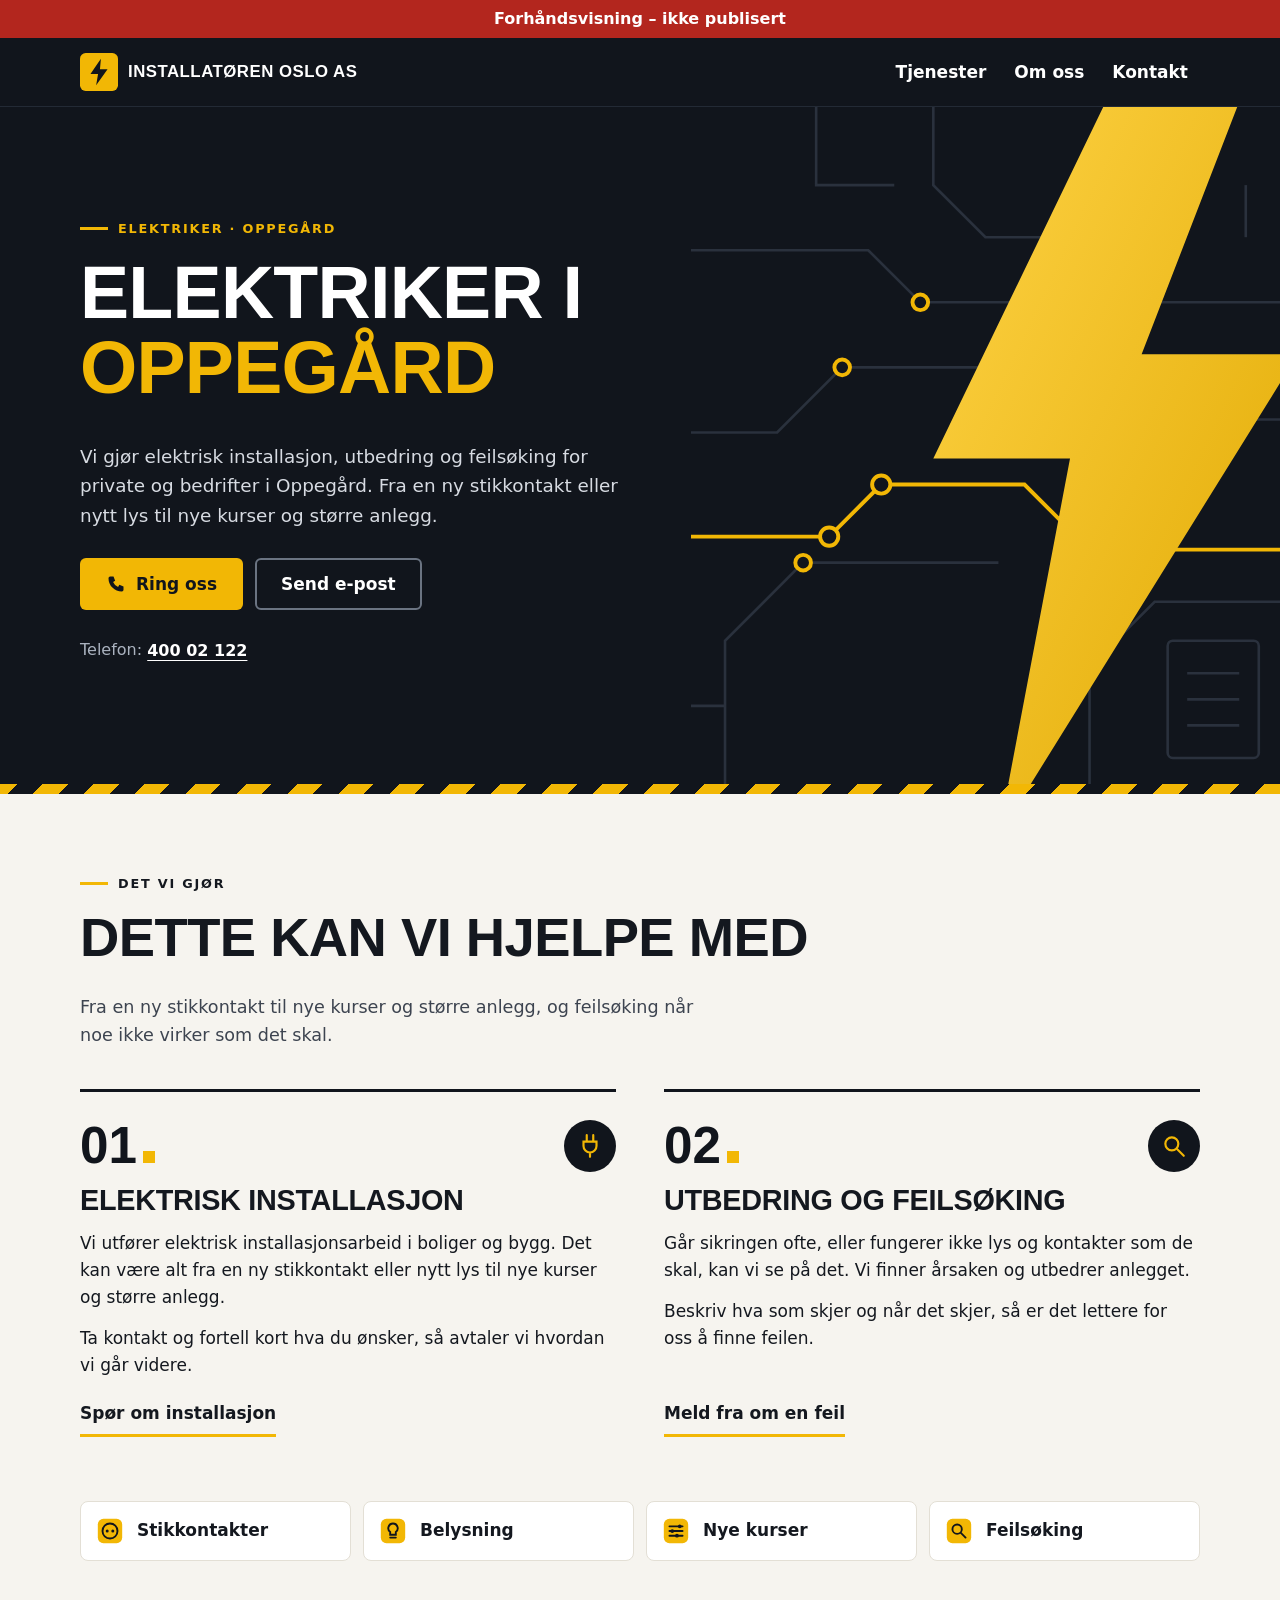
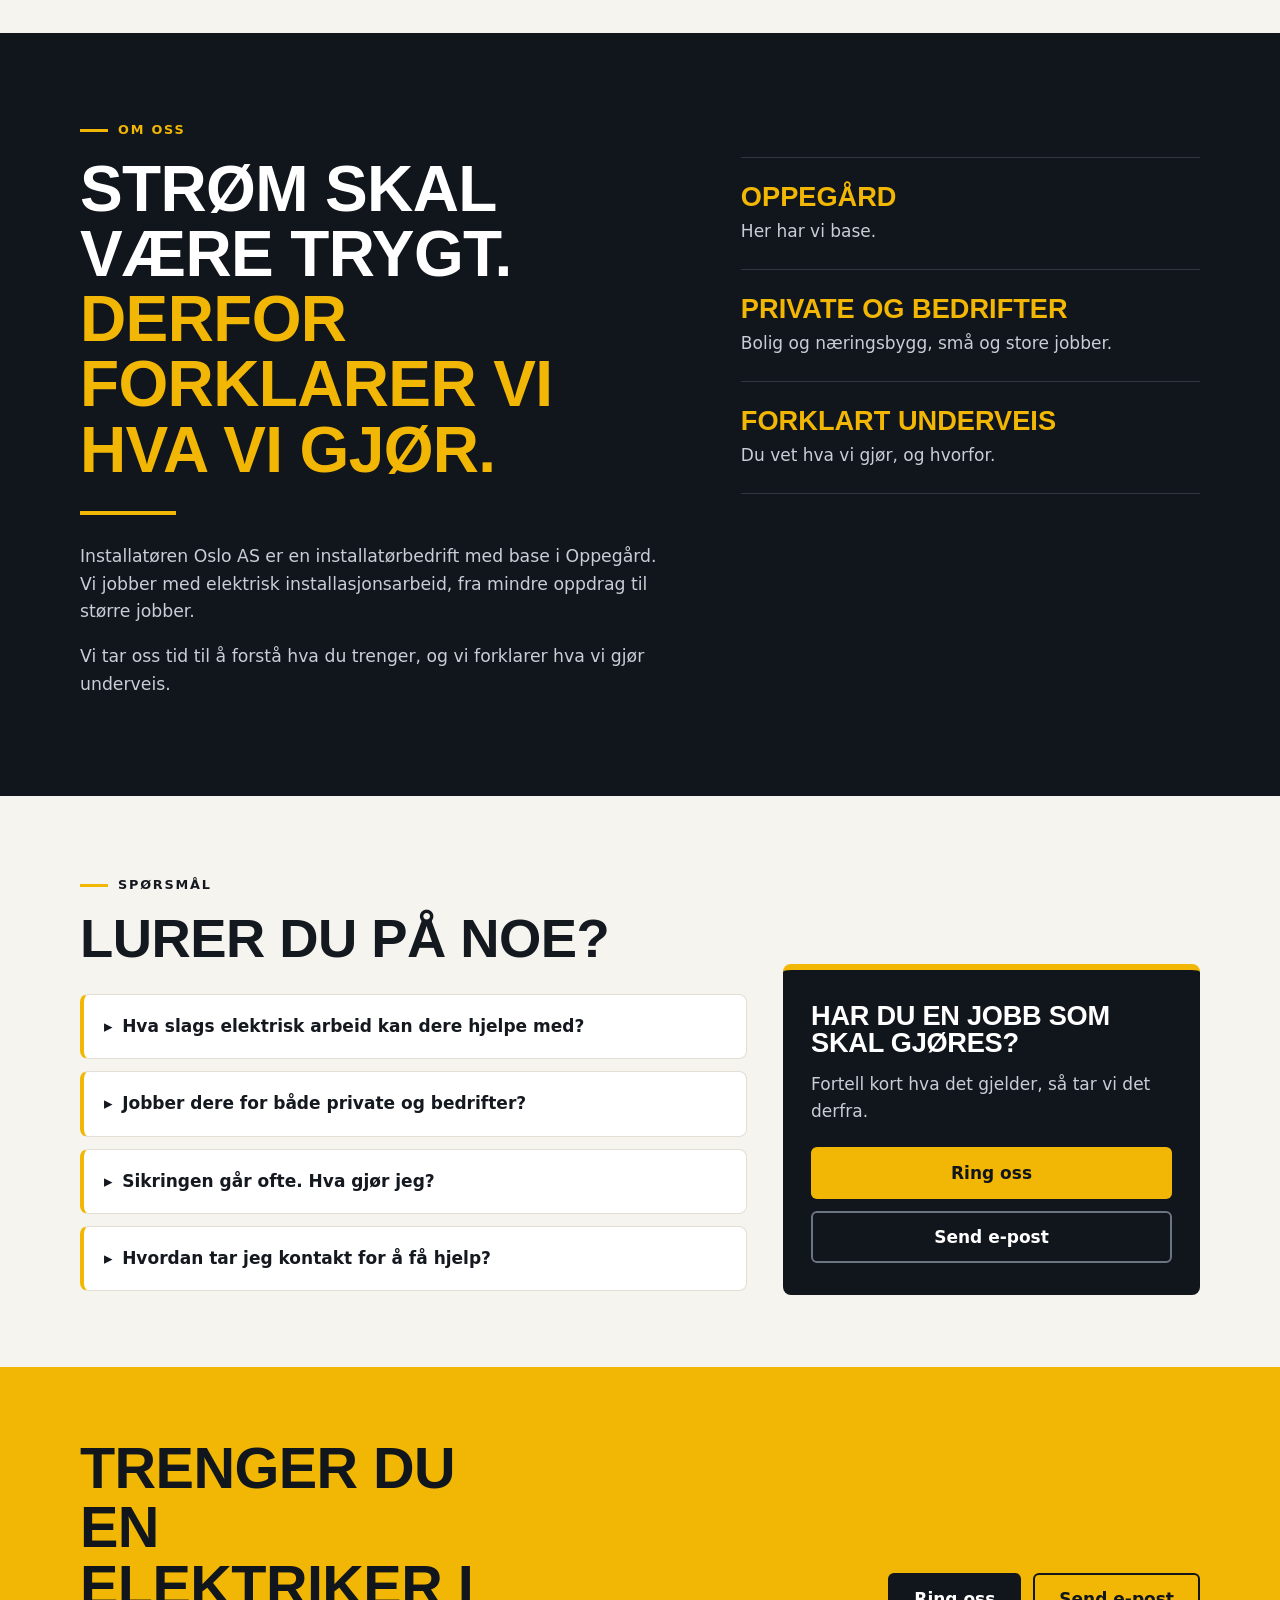
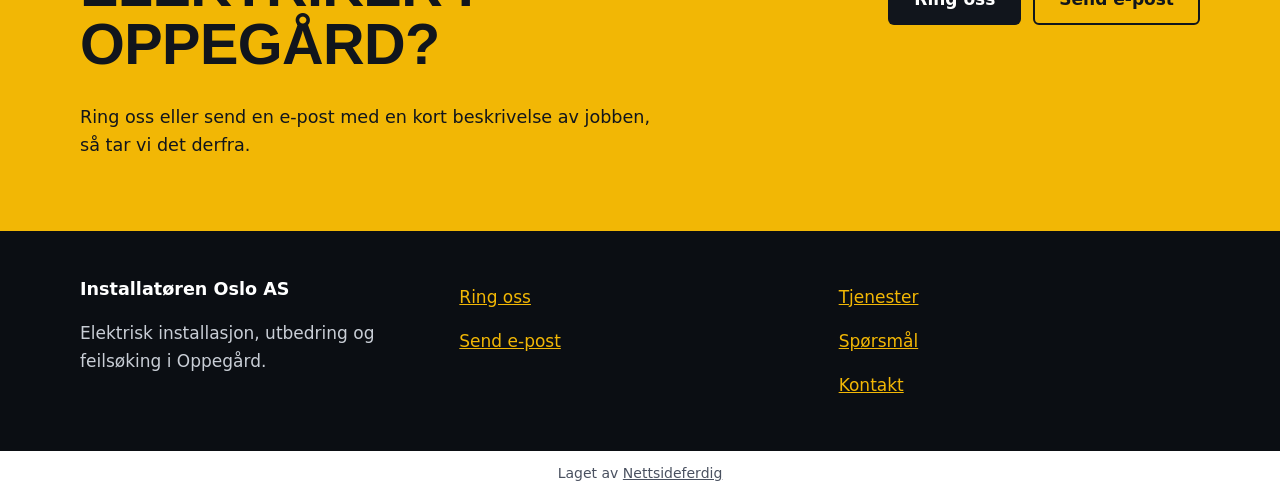
==== commit 25a4b728: "Forhåndsvisning" ====
--- a/index.html
+++ b/index.html
@@ -25,7 +25,7 @@
 <div class="forhandsstripe">Forhåndsvisning – ikke publisert</div>
 <header class="topp"><div class="wrap"><a class="logo" href="./"><svg viewBox="0 0 40 40" aria-hidden="true"><rect width="40" height="40" rx="6" fill="#f2b705"/><path d="M22 6 11 22h8l-2 12 12-17h-8z" fill="#11151c"/></svg><span>Installatøren Oslo AS</span></a><nav aria-label="Hovedmeny"><ul><li><a class="skjul-mobil" href="./#tjenester">Tjenester</a></li><li><a class="skjul-mobil" href="./#om">Om oss</a></li><li><a href="./#kontakt">Kontakt</a></li></ul></nav></div></header>
 <main>
-<section class="hero"><div class="wrap"><div class="tekst"><span class="etikett">Elektriker · Oppegård</span><h1>Elektriker i <span>Oppegård</span></h1><p>Vi gjør elektrisk installasjon, utbedring og feilsøking for private og bedrifter i Oppegård. Fra en ny stikkontakt eller nytt lys til nye kurser og større anlegg.</p><div class="handlinger"><a class="knapp knapp-gul" href="tel:40002122"><svg viewBox="0 0 24 24" aria-hidden="true"><path d="M5 3h4l2 5-2.5 1.5a11 11 0 0 0 6 6L16 13l5 2v4a2 2 0 0 1-2 2A16 16 0 0 1 3 5a2 2 0 0 1 2-2z" fill="#11151c"/></svg>Ring oss</a><a class="knapp knapp-linje" href="mailto:post@installatoren.as">Send e-post</a></div><p class="tlf">Telefon: <a href="tel:40002122">400 02 122</a></p></div></div><div class="krets" aria-hidden="true"><svg viewBox="0 0 480 520" preserveAspectRatio="xMidYMid slice"><defs><linearGradient id="lyn" x1="0" y1="0" x2="1" y2="1"><stop offset="0" stop-color="#ffd447"/><stop offset="1" stop-color="#e0a800"/></linearGradient></defs><g fill="none" stroke="#2a313d" stroke-width="2"><path d="M0 110h150l40 40h290"/><path d="M0 250h80l50-50h110l40 40h200"/><path d="M40 520V410l60-60h150"/><path d="M200 0v60l40 40h120l40-40V0"/><path d="M320 520v-90l50-50h110"/></g><g class="detalj" fill="none" stroke="#2a313d" stroke-width="2"><path d="M110 0v60h60"/><path d="M0 460h40"/><path d="M440 60v40"/><rect x="380" y="410" width="70" height="90" rx="4"/><path d="M395 435h40M395 455h40M395 475h40"/></g><path d="M0 330h120l40-40h110l50 50h160" fill="none" stroke="#f2b705" stroke-width="3"/><path d="M345-30 200 270h105L250 560 480 190H360l85-220z" fill="url(#lyn)"/><g fill="#11151c" stroke="#f2b705" stroke-width="3"><circle cx="120" cy="330" r="7"/><circle cx="160" cy="290" r="7"/><circle cx="190" cy="150" r="6"/><circle cx="130" cy="200" r="6"/><circle cx="100" cy="350" r="6"/></g></svg></div></section><div class="stripe" aria-hidden="true"></div><section class="seksjon" id="tjenester"><div class="wrap"><span class="etikett etikett-mork">Det vi gjør</span><h2>Dette kan vi hjelpe med</h2><p class="ingress">Fra en ny stikkontakt til nye kurser og større anlegg, og feilsøking når noe ikke virker som det skal.</p><ol class="tjenester"><li class="tjeneste"><div class="topplinje"><span class="nr" aria-hidden="true">01</span><span class="ikon" aria-hidden="true"><svg viewBox="0 0 24 24"><path d="M9 2v6M15 2v6M6 8h12v4a6 6 0 0 1-12 0zM12 18v4" fill="none" stroke="#f2b705" stroke-width="2" stroke-linecap="round"/></svg></span></div><h3>Elektrisk installasjon</h3><p>Vi utfører elektrisk installasjonsarbeid i boliger og bygg. Det kan være alt fra en ny stikkontakt eller nytt lys til nye kurser og større anlegg.</p><p>Ta kontakt og fortell kort hva du ønsker, så avtaler vi hvordan vi går videre.</p><a class="lenke" href="#kontakt">Spør om installasjon</a></li><li class="tjeneste"><div class="topplinje"><span class="nr" aria-hidden="true">02</span><span class="ikon" aria-hidden="true"><svg viewBox="0 0 24 24"><circle cx="10" cy="10" r="6" fill="none" stroke="#f2b705" stroke-width="2"/><path d="m15 15 6 6" stroke="#f2b705" stroke-width="2" stroke-linecap="round"/></svg></span></div><h3>Utbedring og feilsøking</h3><p>Går sikringen ofte, eller fungerer ikke lys og kontakter som de skal, kan vi se på det. Vi finner årsaken og utbedrer anlegget.</p><p>Beskriv hva som skjer og når det skjer, så er det lettere for oss å finne feilen.</p><a class="lenke" href="#kontakt">Meld fra om en feil</a></li></ol><ul class="jobber" aria-label="Vanlige oppdrag"><li><svg viewBox="0 0 32 32" aria-hidden="true"><rect x="3" y="3" width="26" height="26" rx="6" fill="#f2b705"/><circle cx="16" cy="16" r="8" fill="none" stroke="#11151c" stroke-width="2"/><circle cx="13" cy="16" r="1.6" fill="#11151c"/><circle cx="19" cy="16" r="1.6" fill="#11151c"/></svg>Stikkontakter</li><li><svg viewBox="0 0 32 32" aria-hidden="true"><rect x="3" y="3" width="26" height="26" rx="6" fill="#f2b705"/><path d="M16 8a5 5 0 0 0-3 9v3h6v-3a5 5 0 0 0-3-9zM13 23h6" fill="none" stroke="#11151c" stroke-width="2" stroke-linecap="round"/></svg>Belysning</li><li><svg viewBox="0 0 32 32" aria-hidden="true"><rect x="3" y="3" width="26" height="26" rx="6" fill="#f2b705"/><path d="M9 11h14M9 16h14M9 21h14" stroke="#11151c" stroke-width="2" stroke-linecap="round"/><circle cx="20" cy="11" r="2" fill="#11151c"/><circle cx="12" cy="16" r="2" fill="#11151c"/><circle cx="17" cy="21" r="2" fill="#11151c"/></svg>Nye kurser</li><li><svg viewBox="0 0 32 32" aria-hidden="true"><rect x="3" y="3" width="26" height="26" rx="6" fill="#f2b705"/><circle cx="14" cy="14" r="5" fill="none" stroke="#11151c" stroke-width="2"/><path d="m18 18 5 5" stroke="#11151c" stroke-width="2" stroke-linecap="round"/></svg>Feilsøking</li></ul></div></section><section class="om" id="om"><div class="wrap"><div><span class="etikett">Om oss</span><h2 class="stor">Strøm skal være trygt. <span>Derfor forklarer vi hva vi gjør.</span></h2><hr class="skille"><div class="tekst"><p>Installatøren Oslo AS er en installatørbedrift med base i Oppegård. Vi jobber med elektrisk installasjonsarbeid, fra mindre oppdrag til større jobber.</p><p>Vi tar oss tid til å forstå hva du trenger, og vi forklarer hva vi gjør underveis.</p></div></div><ul class="fakta"><li><strong>Oppegård</strong><span>Her har vi base.</span></li><li><strong>Private og bedrifter</strong><span>Bolig og næringsbygg, små og store jobber.</span></li><li><strong>Forklart underveis</strong><span>Du vet hva vi gjør, og hvorfor.</span></li></ul></div></section><section class="seksjon sporsmal" id="sporsmal"><div class="wrap"><div><span class="etikett etikett-mork">Spørsmål</span><h2>Lurer du på noe?</h2><div class="faq"><details><summary>Hva slags elektrisk arbeid kan dere hjelpe med?</summary><p>Vi gjør elektrisk installasjon i boliger og næringsbygg, fra stikkontakter og lys til nye kurser og større anlegg. Vi utbedrer også eksisterende anlegg og finner feil.</p></details><details><summary>Jobber dere for både private og bedrifter?</summary><p>Ja. Vi tar oppdrag for privatpersoner og for bedrifter, i bolig og næringsbygg.</p></details><details><summary>Sikringen går ofte. Hva gjør jeg?</summary><p>Det kan ha flere årsaker, for eksempel for mye på samme kurs eller en feil i anlegget. Ta kontakt og fortell når det skjer, så ser vi på det.</p></details><details><summary>Hvordan tar jeg kontakt for å få hjelp?</summary><p>Ring oss eller send en e-post med en kort beskrivelse av jobben. Kontaktinformasjonen står både øverst og nederst på siden.</p></details></div></div><aside class="kontaktboks" aria-label="Kontakt oss"><h3>Har du en jobb som skal gjøres?</h3><p>Fortell kort hva det gjelder, så tar vi det derfra.</p><div class="handlinger"><a class="knapp knapp-gul" href="tel:40002122">Ring oss</a><a class="knapp knapp-linje" href="mailto:post@installatoren.as">Send e-post</a></div></aside></div></section><section class="kontakt" id="kontakt"><div class="wrap"><div><h2>Trenger du en elektriker i Oppegård?</h2><p>Ring oss eller send en e-post med en kort beskrivelse av jobben, så tar vi det derfra.</p></div><div class="handlinger"><a class="knapp knapp-mork" href="tel:40002122">Ring oss</a><a class="knapp knapp-mork-linje" href="mailto:post@installatoren.as">Send e-post</a></div></div></section>
+<section class="hero"><div class="wrap"><div class="tekst"><span class="etikett">Elektriker · Oppegård</span><h1>Elektriker i <span>Oppegård</span></h1><p>Vi gjør elektrisk installasjon, utbedring og feilsøking for private og bedrifter i Oppegård. Fra en ny stikkontakt eller nytt lys til nye kurser og større anlegg.</p><div class="handlinger"><a class="knapp knapp-gul" href="tel:40002122"><svg viewBox="0 0 24 24" aria-hidden="true"><path d="M5 3h4l2 5-2.5 1.5a11 11 0 0 0 6 6L16 13l5 2v4a2 2 0 0 1-2 2A16 16 0 0 1 3 5a2 2 0 0 1 2-2z" fill="#11151c"/></svg>Ring oss</a><a class="knapp knapp-linje" href="mailto:post@installatoren.as">Send e-post</a></div><p class="tlf">Telefon: <a href="tel:40002122">400 02 122</a></p></div></div><div class="krets" aria-hidden="true"><svg viewBox="0 0 480 520" preserveAspectRatio="xMidYMid slice"><defs><linearGradient id="lyn" x1="0" y1="0" x2="1" y2="1"><stop offset="0" stop-color="#ffd447"/><stop offset="1" stop-color="#e0a800"/></linearGradient></defs><g fill="none" stroke="#2a313d" stroke-width="2"><path d="M0 110h150l40 40h290"/><path d="M0 250h80l50-50h110l40 40h200"/><path d="M40 520V410l60-60h150"/><path d="M200 0v60l40 40h120l40-40V0"/><path d="M320 520v-90l50-50h110"/></g><g class="detalj" fill="none" stroke="#2a313d" stroke-width="2"><path d="M110 0v60h60"/><path d="M0 460h40"/><path d="M440 60v40"/><rect x="380" y="410" width="70" height="90" rx="4"/><path d="M395 435h40M395 455h40M395 475h40"/></g><path d="M0 330h120l40-40h110l50 50h160" fill="none" stroke="#f2b705" stroke-width="3"/><path d="M345-30 200 270h105L250 560 480 190H360l85-220z" fill="url(#lyn)"/><g fill="#11151c" stroke="#f2b705" stroke-width="3"><circle cx="120" cy="330" r="7"/><circle cx="160" cy="290" r="7"/><circle cx="190" cy="150" r="6"/><circle cx="130" cy="200" r="6"/><circle cx="100" cy="350" r="6"/></g></svg></div></section><div class="stripe" aria-hidden="true"></div><section class="seksjon" id="tjenester"><div class="wrap"><span class="etikett etikett-mork">Det vi gjør</span><h2>Dette kan vi hjelpe med</h2><p class="ingress">Fra en ny stikkontakt til nye kurser og større anlegg, og feilsøking når noe ikke virker som det skal.</p><ol class="tjenester"><li class="tjeneste"><div class="topplinje"><span class="nr" aria-hidden="true">01</span><span class="ikon" aria-hidden="true"><svg viewBox="0 0 24 24"><path d="M9 2v6M15 2v6M6 8h12v4a6 6 0 0 1-12 0zM12 18v4" fill="none" stroke="#f2b705" stroke-width="2" stroke-linecap="round"/></svg></span></div><h3>Elektrisk installasjon</h3><p>Vi utfører elektrisk installasjonsarbeid i boliger og bygg. Det kan være alt fra en ny stikkontakt eller nytt lys til nye kurser og større anlegg.</p><p>Ta kontakt og fortell kort hva du ønsker, så avtaler vi hvordan vi går videre.</p><a class="lenke" href="#kontakt">Spør om installasjon</a></li><li class="tjeneste"><div class="topplinje"><span class="nr" aria-hidden="true">02</span><span class="ikon" aria-hidden="true"><svg viewBox="0 0 24 24"><circle cx="10" cy="10" r="6" fill="none" stroke="#f2b705" stroke-width="2"/><path d="m15 15 6 6" stroke="#f2b705" stroke-width="2" stroke-linecap="round"/></svg></span></div><h3>Utbedring og feilsøking</h3><p>Går sikringen ofte, eller fungerer ikke lys og kontakter som de skal, kan vi se på det. Vi finner årsaken og utbedrer anlegget.</p><p>Beskriv hva som skjer og når det skjer, så er det lettere for oss å finne feilen.</p><a class="lenke" href="#kontakt">Meld fra om en feil</a></li></ol><ul class="jobber" aria-label="Vanlige oppdrag"><li><svg viewBox="0 0 32 32" aria-hidden="true"><rect x="3" y="3" width="26" height="26" rx="6" fill="#f2b705"/><circle cx="16" cy="16" r="8" fill="none" stroke="#11151c" stroke-width="2"/><circle cx="13" cy="16" r="1.6" fill="#11151c"/><circle cx="19" cy="16" r="1.6" fill="#11151c"/></svg>Stikkontakter</li><li><svg viewBox="0 0 32 32" aria-hidden="true"><rect x="3" y="3" width="26" height="26" rx="6" fill="#f2b705"/><path d="M16 8a5 5 0 0 0-3 9v3h6v-3a5 5 0 0 0-3-9zM13 23h6" fill="none" stroke="#11151c" stroke-width="2" stroke-linecap="round"/></svg>Belysning</li><li><svg viewBox="0 0 32 32" aria-hidden="true"><rect x="3" y="3" width="26" height="26" rx="6" fill="#f2b705"/><path d="M9 11h14M9 16h14M9 21h14" stroke="#11151c" stroke-width="2" stroke-linecap="round"/><circle cx="20" cy="11" r="2" fill="#11151c"/><circle cx="12" cy="16" r="2" fill="#11151c"/><circle cx="17" cy="21" r="2" fill="#11151c"/></svg>Nye kurser</li><li><svg viewBox="0 0 32 32" aria-hidden="true"><rect x="3" y="3" width="26" height="26" rx="6" fill="#f2b705"/><circle cx="14" cy="14" r="5" fill="none" stroke="#11151c" stroke-width="2"/><path d="m18 18 5 5" stroke="#11151c" stroke-width="2" stroke-linecap="round"/></svg>Feilsøking</li></ul></div></section><section class="om" id="om"><div class="wrap"><div><span class="etikett">Om oss</span><h2 class="stor">Strøm skal være trygt. <span>Derfor forklarer vi hva vi gjør.</span></h2><hr class="skille"><div class="tekst"><p>Installatøren Oslo AS er en installatørbedrift med base i Oppegård. Vi jobber med elektrisk installasjonsarbeid, fra mindre oppdrag til større jobber.</p><p>Vi tar oss tid til å forstå hva du trenger, og vi forklarer hva vi gjør underveis.</p></div></div><ul class="fakta"><li><strong>Oppegård</strong><span>Her har vi base.</span></li><li><strong>Private og bedrifter</strong><span>Bolig og næringsbygg, små og store jobber.</span></li><li><strong>Forklart underveis</strong><span>Du vet hva vi gjør, og hvorfor.</span></li></ul></div></section><section class="seksjon sporsmal" id="sporsmal"><div class="wrap"><div><span class="etikett etikett-mork">Spørsmål</span><h2>Lurer du på noe?</h2><div class="faq"><details><summary>Hva slags elektrisk arbeid kan dere hjelpe med?</summary><p>Vi gjør elektrisk installasjon i boliger og næringsbygg, fra stikkontakter og lys til nye kurser og større anlegg. Vi utbedrer også eksisterende anlegg og finner feil.</p></details><details><summary>Jobber dere for både private og bedrifter?</summary><p>Ja. Vi tar oppdrag for privatpersoner og for bedrifter, i bolig og næringsbygg.</p></details><details><summary>Sikringen går ofte. Hva gjør jeg?</summary><p>Det kan ha flere årsaker, for eksempel for mye på samme kurs eller en feil i anlegget. Ta kontakt og fortell når det skjer, så ser vi på det.</p></details><details><summary>Hvordan tar jeg kontakt for å få hjelp?</summary><p>Ring oss eller send en e-post med en kort beskrivelse av jobben. Kontaktinformasjonen står både øverst og nederst på siden.</p></details></div></div><aside class="kontaktboks" aria-label="Kontakt oss"><h3>Har du en jobb som skal gjøres?</h3><p>Fortell kort hva det gjelder, så tar vi det derfra.</p><div class="handlinger"><a class="knapp knapp-gul" href="tel:40002122">Ring oss</a><a class="knapp knapp-linje" href="mailto:post@installatoren.as">Send e-post</a></div></aside></div></section><section class="kontakt" id="kontakt"><div class="wrap"><div><h2>Trenger du en elektriker i Oppegård?</h2><p>Ring oss eller send en e-post med en kort beskrivelse av jobben, så tar vi det derfra.</p></div><div class="handlinger"><a class="knapp knapp-mork" href="tel:40002122">Ring oss</a><a class="knapp knapp-mork-linje" href="mailto:post@installatoren.as">Send e-post</a></div></div></section>
 </main>
 <footer class="bunn"><div class="wrap"><div><strong>Installatøren Oslo AS</strong><p>Elektrisk installasjon, utbedring og feilsøking i Oppegård.</p></div><address><a href="tel:40002122">Ring oss</a><br><a href="mailto:post@installatoren.as">Send e-post</a></address><nav aria-label="Bunnmeny"><a href="./#tjenester">Tjenester</a><br><a href="./#sporsmal">Spørsmål</a><br><a href="./#kontakt">Kontakt</a></nav></div></footer>
 <p class="nf-byra">Laget av <a href="https://nettsideferdig.no/">Nettsideferdig</a></p>
--- a/style.css
+++ b/style.css
@@ -45,7 +45,7 @@
 .nf-skjema .nf-info { font-size: 0.875rem; color: #555; }
 
 /* Designet */
-*{box-sizing:border-box}html{-webkit-text-size-adjust:100%}body{margin:0;font-family:system-ui,-apple-system,"Segoe UI",Roboto,Helvetica,Arial,sans-serif;font-size:17px;line-height:1.6;color:#14181f;background:#f6f4ef}a{color:#14181f}a:focus-visible,summary:focus-visible{outline:3px solid #f2b705;outline-offset:3px}h1,h2,h3,.logo,.nr,.fakta strong{font-family:Bahnschrift,"DIN Alternate","DIN Condensed","Arial Narrow","Helvetica Neue",Arial,sans-serif;font-stretch:condensed}h1,h2,h3{font-weight:800;line-height:1.02;margin:0 0 .5em;letter-spacing:-.01em;text-transform:uppercase}.wrap{max-width:1160px;margin:0 auto;padding:0 20px}.topp{background:#11151c;color:#fff;border-bottom:1px solid #232a35;position:relative;z-index:2}.topp .wrap{display:flex;align-items:center;justify-content:space-between;gap:16px;min-height:68px}.logo{display:flex;align-items:center;gap:10px;color:#fff;text-decoration:none;font-weight:800;font-size:1.05rem;letter-spacing:.03em;text-transform:uppercase}.logo svg{width:38px;height:38px;flex:none}.topp nav ul{list-style:none;margin:0;padding:0;display:flex;gap:4px}.topp nav a{color:#fff;text-decoration:none;display:inline-flex;align-items:center;min-height:44px;padding:0 12px;border-radius:6px;font-weight:600}.topp nav a:hover{background:#252b36}.topp nav .skjul-mobil{display:none}.knapp{display:inline-flex;align-items:center;justify-content:center;gap:10px;min-height:52px;padding:0 24px;border-radius:6px;font-weight:700;text-decoration:none;border:2px solid transparent}.knapp svg{width:20px;height:20px;flex:none}.knapp-gul{background:#f2b705;color:#11151c}.knapp-gul:hover{background:#ffc928}.knapp-linje{border-color:#6b7482;color:#fff}.knapp-linje:hover{border-color:#fff}.hero{background:#11151c;color:#fff;position:relative;overflow:hidden}.hero .wrap{position:relative;z-index:1;padding-top:48px;padding-bottom:36px}.etikett{display:inline-flex;align-items:center;gap:10px;font-size:.8rem;font-weight:700;letter-spacing:.14em;text-transform:uppercase;color:#f2b705;margin-bottom:16px}.etikett:before{content:"";width:28px;height:3px;background:#f2b705}.etikett-mork{color:#14181f}.hero h1{font-size:clamp(2.3rem,10.5vw,5.6rem)}.hero h1 span{color:#f2b705;display:block}.hero p{font-size:1.15rem;color:#d7dbe2;max-width:46ch;margin:0 0 28px}.handlinger{display:flex;flex-wrap:wrap;gap:12px}.hero .tlf{margin:18px 0 0;font-size:1rem;color:#aab2bf}.tlf a{color:#fff;font-weight:700;display:inline-flex;align-items:center;min-height:44px;text-underline-offset:4px}.krets{display:block;height:200px}.krets svg{width:100%;height:100%;display:block}.krets .detalj{display:none}.stripe{height:10px;background:repeating-linear-gradient(-45deg,#f2b705 0 18px,#11151c 18px 36px)}.seksjon{padding:72px 0}.seksjon h2{font-size:clamp(2.1rem,7vw,3.4rem)}.ingress{max-width:58ch;color:#3d4450;font-size:1.1rem;margin:0}.tjenester{list-style:none;margin:40px 0 0;padding:0;display:grid;border-top:3px solid #11151c}.tjeneste{display:flex;flex-direction:column;padding:28px 0;border-bottom:1px solid #d9d4c7}.topplinje{display:flex;align-items:center;gap:16px;margin-bottom:14px}.nr{font-weight:800;font-size:3.2rem;line-height:1;color:#11151c}.nr:after{content:"";display:inline-block;width:12px;height:12px;background:#f2b705;margin-left:6px}.tjeneste .ikon{width:52px;height:52px;border-radius:50%;background:#11151c;display:grid;place-items:center;margin-left:auto}.tjeneste .ikon svg{width:26px;height:26px}.tjeneste h3{font-size:1.8rem}.tjeneste p{margin:0 0 .8em;max-width:56ch}.tjeneste .lenke{margin-top:auto;display:inline-flex;align-items:center;gap:8px;min-height:44px;font-weight:700;text-decoration:none;border-bottom:3px solid #f2b705;align-self:flex-start}.tjeneste .lenke:hover{border-color:#11151c}.jobber{list-style:none;margin:36px 0 0;padding:0;display:grid;grid-template-columns:1fr 1fr;gap:12px}.jobber li{display:flex;align-items:center;gap:12px;background:#fff;border:1px solid #e3dfd5;border-radius:8px;padding:14px;font-weight:700}.jobber svg{width:30px;height:30px;flex:none}.om{background:#11151c;color:#fff;padding:80px 0}.om .wrap{display:grid;gap:40px}.om .stor{font-size:clamp(2.2rem,8vw,4rem);max-width:15ch;margin:0 0 28px}.om .stor span{color:#f2b705}.skille{height:4px;width:96px;background:#f2b705;border:0;margin:0 0 28px}.om .tekst p{color:#c9ced6;max-width:58ch;margin:0 0 1em;font-size:1.08rem}.fakta{list-style:none;margin:0;padding:0;border-top:1px solid #2f3744}.fakta li{padding:24px 0;border-bottom:1px solid #2f3744}.fakta strong{display:block;font-weight:800;text-transform:uppercase;font-size:1.7rem;color:#f2b705;line-height:1.1;margin-bottom:6px}.fakta span{color:#c9ced6}.sporsmal .wrap{display:grid;gap:36px}.faq{display:grid;gap:12px;margin-top:8px}.faq details{background:#fff;border-radius:8px;border:1px solid #e3dfd5;border-left:4px solid #f2b705}.faq summary{cursor:pointer;padding:18px 20px;font-weight:700;min-height:44px}.faq details p{margin:0;padding:0 20px 18px;color:#3d4450;max-width:60ch}.kontaktboks{background:#11151c;color:#fff;border-radius:8px;padding:32px 28px;align-self:start;border-top:6px solid #f2b705}.kontaktboks h3{font-size:1.7rem}.kontaktboks p{color:#c9ced6;margin:0 0 22px}.kontaktboks .handlinger{flex-direction:column}.kontaktboks .knapp{width:100%}.kontakt{background:#f2b705;color:#11151c;padding:72px 0}.kontakt .wrap{display:grid;gap:24px}.kontakt h2{font-size:clamp(2.2rem,8vw,3.6rem);max-width:14ch}.kontakt p{max-width:52ch;margin:0;font-size:1.1rem}.knapp-mork{background:#11151c;color:#fff}.knapp-mork:hover{background:#2a313d}.knapp-mork-linje{border-color:#11151c;color:#11151c}.knapp-mork-linje:hover{background:#11151c;color:#fff}.bunn{background:#0b0e13;color:#c9ced6;padding:44px 0}.bunn .wrap{display:grid;gap:18px}.bunn strong{color:#fff;font-size:1.1rem}.bunn a{color:#f2b705;display:inline-flex;align-items:center;min-height:44px}.bunn address{font-style:normal}section.melding{padding:56px 20px;max-width:720px;margin:0 auto}.nf-skjema{background:#fff;border-radius:8px;padding:28px;border-top:6px solid #f2b705;display:grid;gap:16px}.nf-skjema label{font-weight:700;display:block;margin-bottom:6px}.nf-skjema input,.nf-skjema textarea{width:100%;font:inherit;padding:12px 14px;border:2px solid #d5d0c4;border-radius:6px;background:#fff;color:#14181f}.nf-skjema input:focus,.nf-skjema textarea:focus{outline:none;border-color:#f2b705}.nf-skjema button.knapp{background:#11151c;color:#fff;font:inherit;font-weight:700;cursor:pointer;border:0}@media (min-width:760px){.topp nav .skjul-mobil{display:inline-flex}.hero .wrap{padding-top:104px;padding-bottom:112px}.hero .tekst{max-width:52%}.krets{position:absolute;top:0;right:0;bottom:0;width:46%;height:auto}.krets .detalj{display:inline}.tjenester{grid-template-columns:1fr 1fr;gap:48px;border-top:0}.tjeneste{border-top:3px solid #11151c;border-bottom:0}.jobber{grid-template-columns:repeat(4,1fr)}.om .wrap{grid-template-columns:1.3fr 1fr;gap:64px;align-items:end}.sporsmal .wrap{grid-template-columns:1.6fr 1fr;align-items:start}.kontaktboks{margin-top:96px}.kontakt .wrap{grid-template-columns:1.3fr 1fr;align-items:center}.kontakt .handlinger{justify-content:flex-end}.bunn .wrap{grid-template-columns:repeat(3,1fr)}}
+*{box-sizing:border-box}html{-webkit-text-size-adjust:100%}body{margin:0;font-family:system-ui,-apple-system,"Segoe UI",Roboto,Helvetica,Arial,sans-serif;font-size:17px;line-height:1.6;color:#14181f;background:#f6f4ef}a{color:#14181f}a:focus-visible,summary:focus-visible{outline:3px solid #f2b705;outline-offset:3px}h1,h2,h3,.logo,.nr,.fakta strong{font-family:Bahnschrift,"DIN Alternate","DIN Condensed","Arial Narrow","Helvetica Neue",Arial,sans-serif;font-stretch:condensed}h1,h2,h3{font-weight:800;line-height:1.02;margin:0 0 .5em;letter-spacing:-.01em;text-transform:uppercase}.wrap{max-width:1160px;margin:0 auto;padding:0 20px}.topp{background:#11151c;color:#fff;border-bottom:1px solid #232a35;position:relative;z-index:2}.topp .wrap{display:flex;align-items:center;justify-content:space-between;gap:16px;min-height:68px}.logo{display:flex;align-items:center;gap:10px;color:#fff;text-decoration:none;font-weight:800;font-size:1.05rem;letter-spacing:.03em;text-transform:uppercase}.logo svg{width:38px;height:38px;flex:none}.topp nav ul{list-style:none;margin:0;padding:0;display:flex;gap:4px}.topp nav a{color:#fff;text-decoration:none;display:inline-flex;align-items:center;min-height:44px;padding:0 12px;border-radius:6px;font-weight:600}.topp nav a:hover{background:#252b36}.topp nav .skjul-mobil{display:none}.knapp{display:inline-flex;align-items:center;justify-content:center;gap:10px;min-height:52px;padding:0 24px;border-radius:6px;font-weight:700;text-decoration:none;border:2px solid transparent}.knapp svg{width:20px;height:20px;flex:none}.knapp-gul{background:#f2b705;color:#11151c}.knapp-gul:hover{background:#ffc928}.knapp-linje{border-color:#6b7482;color:#fff}.knapp-linje:hover{border-color:#fff}.hero{background:#11151c;color:#fff;position:relative;overflow:hidden}.hero .wrap{position:relative;z-index:1;padding-top:48px;padding-bottom:36px}.etikett{display:inline-flex;align-items:center;gap:10px;font-size:.8rem;font-weight:700;letter-spacing:.14em;text-transform:uppercase;color:#f2b705;margin-bottom:16px}.etikett:before{content:"";width:28px;height:3px;background:#f2b705}.etikett-mork{color:#14181f}.hero h1{font-size:clamp(2.3rem,7vw,4.6rem);max-width:14ch}.hero h1 span{color:#f2b705;display:block}.hero p{font-size:1.15rem;color:#d7dbe2;max-width:46ch;margin:0 0 28px}.handlinger{display:flex;flex-wrap:wrap;gap:12px}.hero .tlf{margin:18px 0 0;font-size:1rem;color:#aab2bf}.tlf a{color:#fff;font-weight:700;display:inline-flex;align-items:center;min-height:44px;text-underline-offset:4px}.krets{display:block;height:200px}.krets svg{width:100%;height:100%;display:block}.krets .detalj{display:none}.stripe{height:10px;background:repeating-linear-gradient(-45deg,#f2b705 0 18px,#11151c 18px 36px)}.seksjon{padding:72px 0}.seksjon h2{font-size:clamp(2.1rem,7vw,3.4rem)}.ingress{max-width:58ch;color:#3d4450;font-size:1.1rem;margin:0}.tjenester{list-style:none;margin:40px 0 0;padding:0;display:grid;border-top:3px solid #11151c}.tjeneste{display:flex;flex-direction:column;padding:28px 0;border-bottom:1px solid #d9d4c7}.topplinje{display:flex;align-items:center;gap:16px;margin-bottom:14px}.nr{font-weight:800;font-size:3.2rem;line-height:1;color:#11151c}.nr:after{content:"";display:inline-block;width:12px;height:12px;background:#f2b705;margin-left:6px}.tjeneste .ikon{width:52px;height:52px;border-radius:50%;background:#11151c;display:grid;place-items:center;margin-left:auto}.tjeneste .ikon svg{width:26px;height:26px}.tjeneste h3{font-size:1.8rem}.tjeneste p{margin:0 0 .8em;max-width:56ch}.tjeneste .lenke{margin-top:auto;display:inline-flex;align-items:center;gap:8px;min-height:44px;font-weight:700;text-decoration:none;border-bottom:3px solid #f2b705;align-self:flex-start}.tjeneste .lenke:hover{border-color:#11151c}.jobber{list-style:none;margin:36px 0 0;padding:0;display:grid;grid-template-columns:1fr 1fr;gap:12px}.jobber li{display:flex;align-items:center;gap:12px;background:#fff;border:1px solid #e3dfd5;border-radius:8px;padding:14px;font-weight:700}.jobber svg{width:30px;height:30px;flex:none}.om{background:#11151c;color:#fff;padding:80px 0}.om .wrap{display:grid;gap:40px}.om .stor{font-size:clamp(2.2rem,8vw,4rem);max-width:15ch;margin:0 0 28px}.om .stor span{color:#f2b705}.skille{height:4px;width:96px;background:#f2b705;border:0;margin:0 0 28px}.om .tekst p{color:#c9ced6;max-width:58ch;margin:0 0 1em;font-size:1.08rem}.fakta{list-style:none;margin:0;padding:0;border-top:1px solid #2f3744}.fakta li{padding:24px 0;border-bottom:1px solid #2f3744}.fakta strong{display:block;font-weight:800;text-transform:uppercase;font-size:1.7rem;color:#f2b705;line-height:1.1;margin-bottom:6px}.fakta span{color:#c9ced6}.sporsmal .wrap{display:grid;gap:36px}.faq{display:grid;gap:12px;margin-top:8px}.faq details{background:#fff;border-radius:8px;border:1px solid #e3dfd5;border-left:4px solid #f2b705}.faq summary{cursor:pointer;padding:18px 20px;font-weight:700;min-height:44px;display:flex;gap:.6rem;align-items:flex-start;list-style:none}.faq summary::-webkit-details-marker{display:none}.faq summary:before{content:"▸";flex:none;transition:transform .15s}.faq details[open] summary:before{transform:rotate(90deg)}.faq details p{margin:0;padding:0 20px 18px calc(20px + 1.2rem);color:#3d4450;max-width:60ch}.kontaktboks{background:#11151c;color:#fff;border-radius:8px;padding:32px 28px;align-self:start;border-top:6px solid #f2b705}.kontaktboks h3{font-size:1.7rem}.kontaktboks p{color:#c9ced6;margin:0 0 22px}.kontaktboks .handlinger{flex-direction:column}.kontaktboks .knapp{width:100%}.kontakt{background:#f2b705;color:#11151c;padding:72px 0}.kontakt .wrap{display:grid;gap:24px}.kontakt h2{font-size:clamp(2.2rem,8vw,3.6rem);max-width:14ch}.kontakt p{max-width:52ch;margin:0;font-size:1.1rem}.knapp-mork{background:#11151c;color:#fff}.knapp-mork:hover{background:#2a313d}.knapp-mork-linje{border-color:#11151c;color:#11151c}.knapp-mork-linje:hover{background:#11151c;color:#fff}.bunn{background:#0b0e13;color:#c9ced6;padding:44px 0}.bunn .wrap{display:grid;gap:18px}.bunn strong{color:#fff;font-size:1.1rem}.bunn a{color:#f2b705;display:inline-flex;align-items:center;min-height:44px}.bunn address{font-style:normal}section.melding{padding:56px 20px;max-width:720px;margin:0 auto}.nf-skjema{background:#fff;border-radius:8px;padding:28px;border-top:6px solid #f2b705;display:grid;gap:16px}.nf-skjema label{font-weight:700;display:block;margin-bottom:6px}.nf-skjema input,.nf-skjema textarea{width:100%;font:inherit;padding:12px 14px;border:2px solid #d5d0c4;border-radius:6px;background:#fff;color:#14181f}.nf-skjema input:focus,.nf-skjema textarea:focus{outline:none;border-color:#f2b705}.nf-skjema button.knapp{background:#11151c;color:#fff;font:inherit;font-weight:700;cursor:pointer;border:0}@media (min-width:760px){.topp nav .skjul-mobil{display:inline-flex}.hero .wrap{padding-top:104px;padding-bottom:112px}.hero .tekst{max-width:52%}.krets{position:absolute;top:0;right:0;bottom:0;width:46%;height:auto}.krets .detalj{display:inline}.tjenester{grid-template-columns:1fr 1fr;gap:48px;border-top:0}.tjeneste{border-top:3px solid #11151c;border-bottom:0}.jobber{grid-template-columns:repeat(4,1fr)}.om .wrap{grid-template-columns:1.3fr 1fr;gap:64px;align-items:start}.om .fakta{margin-top:44px}.sporsmal .wrap{grid-template-columns:1.6fr 1fr;align-items:start}.kontaktboks{margin-top:96px}.kontakt .wrap{grid-template-columns:1.3fr 1fr;align-items:center}.kontakt .handlinger{justify-content:flex-end}.bunn .wrap{grid-template-columns:repeat(3,1fr)}}
 
 /* Fast fra Sidefabrikken */
 .forhandsstripe { display: block !important; position: relative !important; z-index: 2147483647 !important; background: #b3261e !important; color: #fff !important; text-align: center !important; padding: 0.5rem 1rem !important; font: 600 1rem/1.4 system-ui, sans-serif !important; visibility: visible !important; opacity: 1 !important; max-height: none !important; height: auto !important; min-height: 0 !important; overflow: visible !important; margin: 0 !important; top: auto !important; left: auto !important; right: auto !important; bottom: auto !important; width: auto !important; transform: none !important; clip-path: none !important; filter: none !important; text-indent: 0 !important; font-size: 1rem !important; }
